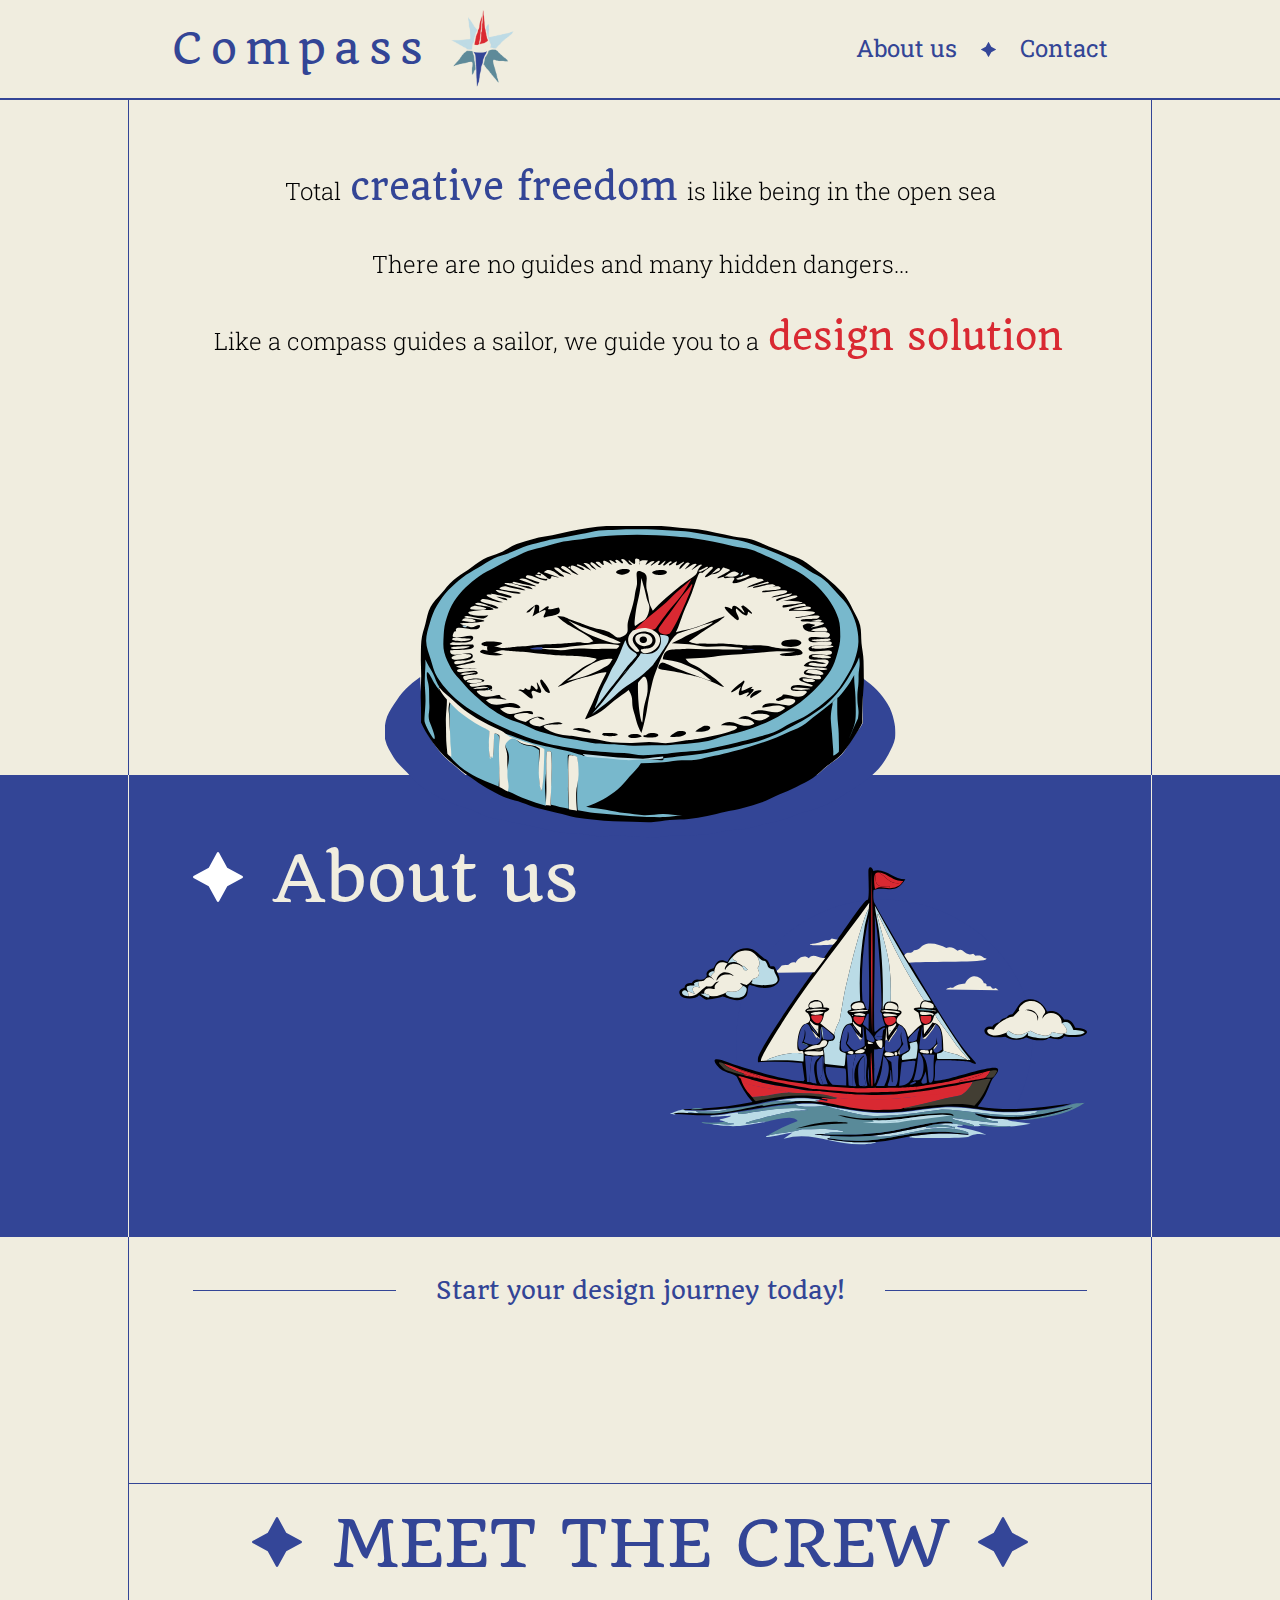
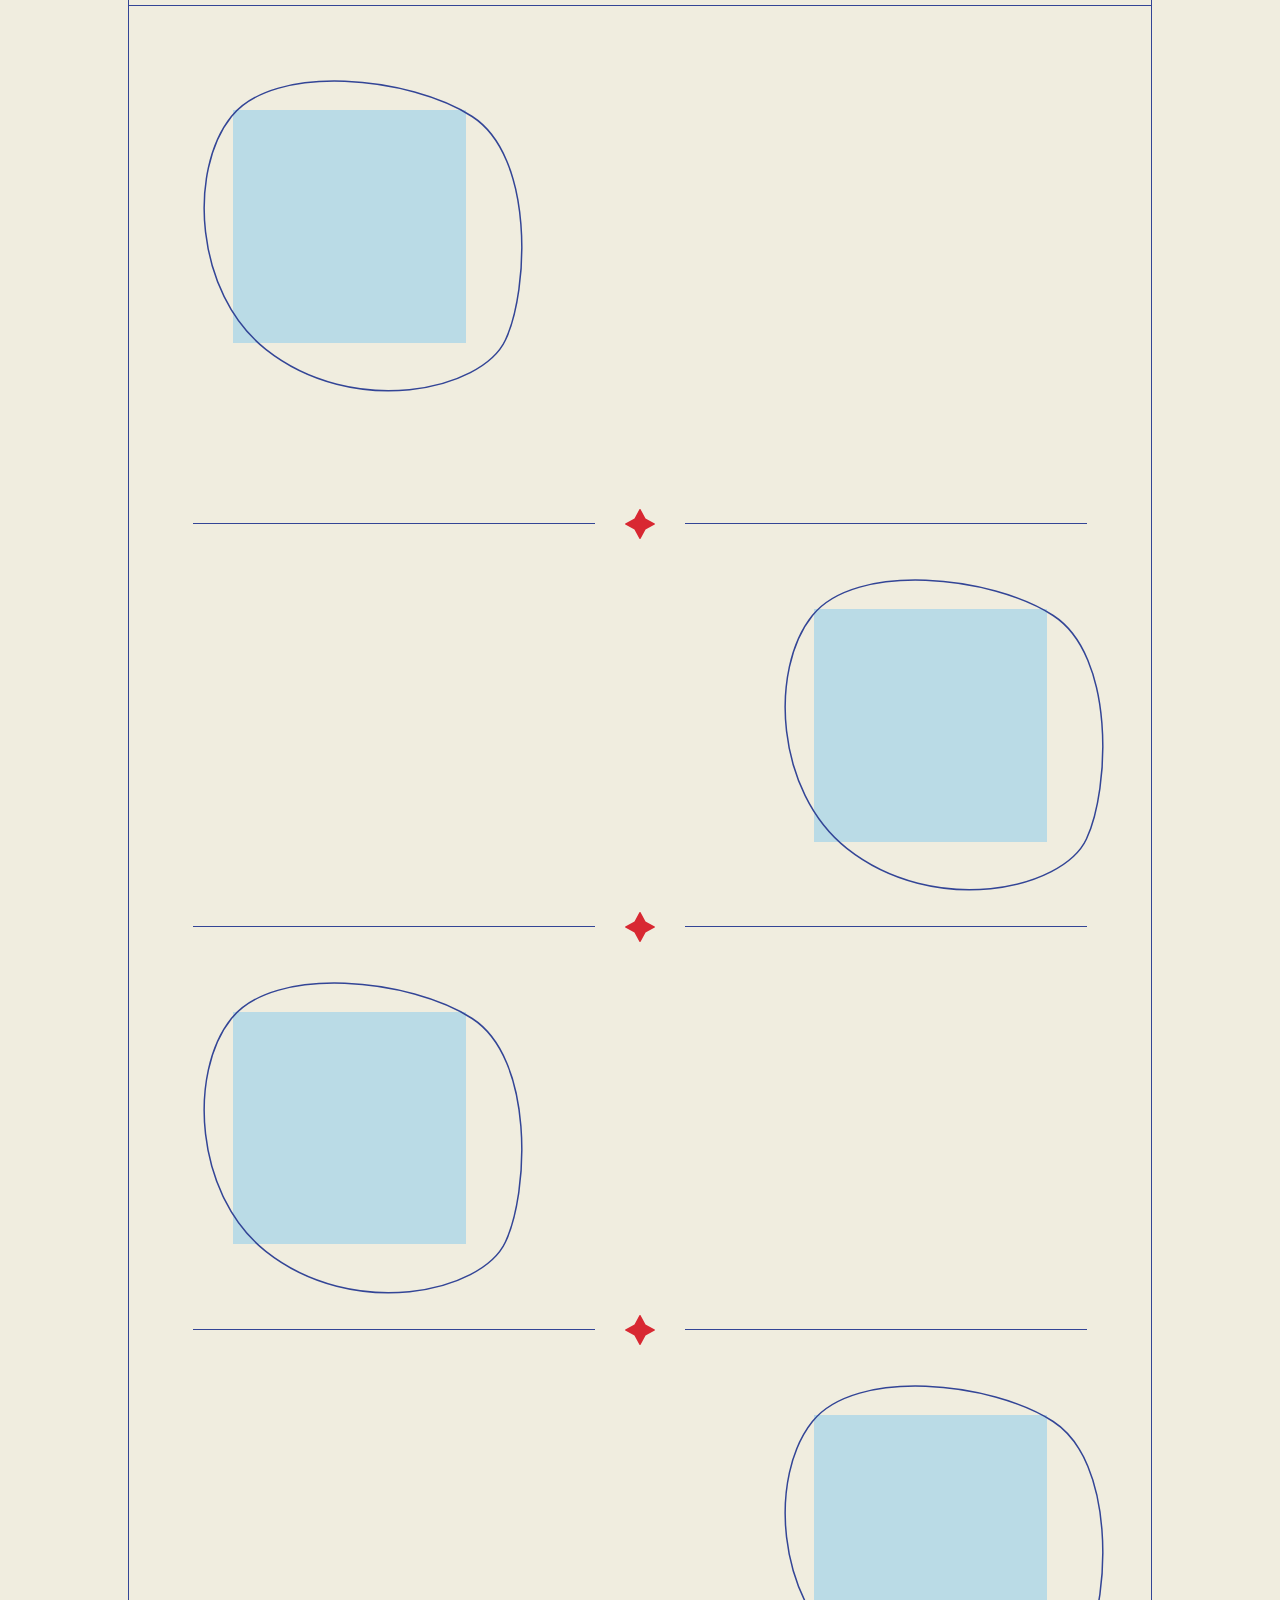
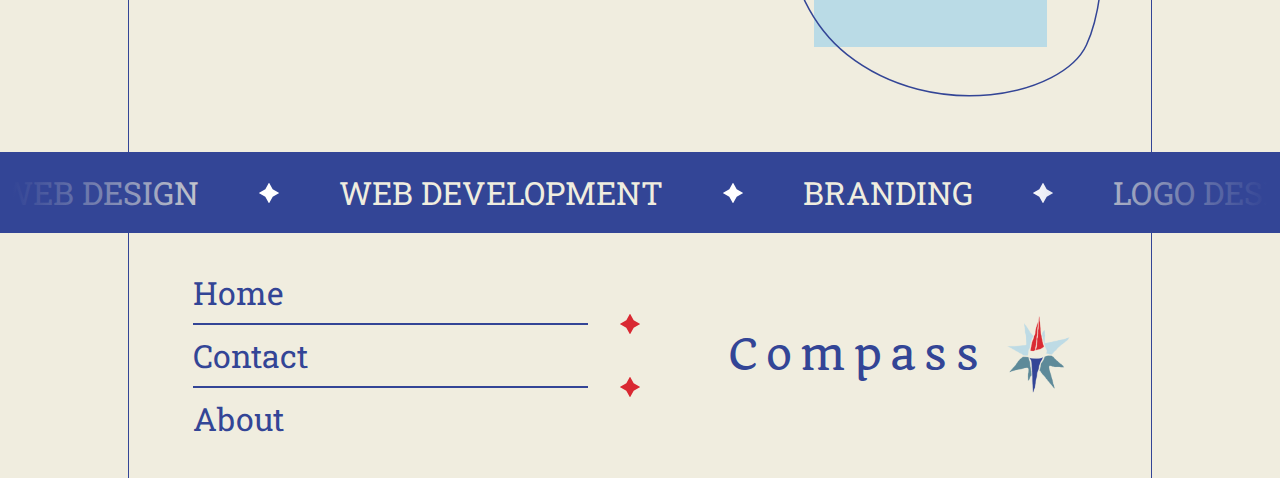
==== index.html @ c00b4bea "Moved set sail btn" ====
<!DOCTYPE html>
<html lang="en">

<head>
	<meta charset="UTF-8" />
	<meta name="viewport" content="width=device-width, initial-scale=1.0" />
	<title>Compass | Design Studio</title>
	<link rel="stylesheet" href="https://unpkg.com/aos@next/dist/aos.css" />
	<link rel="stylesheet" href="assets/styles/style.css" />
	<link rel="icon" type="image/x-icon" href="assets/img/logo.png" />
</head>

<body id="home">
	<header id="header">
		<div class="name-logo">
			<a href="#home">
				<h1 class="name">Compass</h1>
				<img src="assets/img/logo.png" alt="Logo" class="logo" />
			</a>
		</div>
		<ul class="navbar">
			<li>
				<a href="#about">About us</a>
				<div class="underline"></div>
			</li>
			<li>
				<img src="assets/img/star.svg" alt="Vector Icon" class="icon" />
			</li>
			<li>
				<a href="#">Contact</a>
				<div class="underline"></div>
			</li>
		</ul>
	</header>
	<div class="main">
		<section class="hero">
			<p data-aos="fade-right" data-aos-delay="200" data-aos-duration="1000">
				Total <span class="big-word blue-txt">creative freedom</span> is like being in the open sea
			</p>
			<p data-aos="fade-left" data-aos-delay="400" data-aos-duration="1000">
				There are no guides and many hidden dangers...
			</p>
			<p data-aos="fade-right" data-aos-delay="600" data-aos-duration="1000">
				Like a compass guides a sailor, we guide you to a <span class="big-word red-txt">design solution</span>
			</p>
		</section>
		<section class="blue-section compass-section">
			<div class="about">
				<img src="assets/img/illu-compass.svg" alt="compass" class="compass-img">
				<img src="assets/img/hero-arrow-left.svg" alt="arrow" class="left-arrow">
				<img src="assets/img/hero-arrow-right.svg" alt="arrow" class="right-arrow">
			</div>
		</section>
		<section class="blue-section">
			<div class="about" id="about">
				<div class="about-txt">
					<h1 class="star-front white" data-aos="fade-right" data-aos-duration="800">About us</h1>
					<p data-aos="fade-right" data-aos-delay="200" data-aos-duration="800">
						Compass is a recently established design studio based in Eindhoven founded by the four pillars
						Bjorn, Li-Ming, Matt, and Sergio
						<br><br>
						We deliver professional work, while keeping a casual environment.
					</p>
				</div>
				<div class="about-img">
					<img src="assets/img/illu-sailboat.svg" alt="compass" class="sailboat-img">
				</div>
			</div>
		</section>
		<section class="top-footer">
			<div class="footer-par-button">
				<p class="footer-par">Start your design journey today!</p>
				<img src="assets/img/set-sail.svg" class="sail-btn" alt="CTA button" data-aos="zoom-out" />
			</div>
		</section>
		<div class="crew-header">
			<h1 class="star-behind star-front">Meet the Crew</h1>
		</div>
		<section class="crew">
			<div class="member-container">
				<div class="portrait-container">
					<img src="assets/img/elipsis.svg" alt="elipsis" class="elipsis" />
					<div class="portrait"></div>
				</div>
				<div class="member" data-aos="fade-left" data-aos-duration="800">
					<div class="roles">
						Front-end development
						<img src="assets/img/star.svg" alt="Vector Icon" class="icon" />
						3D-modeling
					</div>
					<div class="name">
						Bjorn
					</div>
					<div class="description">
						My name is Bjorn Verbakel, an 18-year-old student from Helmond, The Netherlands. Currently, I'm
						in my third semester of ICT & Media Design at Fontys Eindhoven. My main passion lies in
						front-end development, and I also have some experience with back-end development. Ever since
						last semester I have also gotten into 3D-modelling, which I also enjoy doing.
					</div>
				</div>
			</div>

			<div class="seperator">
				<hr>
				<img src="assets/img/star.svg" alt="Vector Icon" class="icon" />
				<hr>
			</div>

			<div class="member-container">
				<div class="portrait-container">
					<img src="assets/img/elipsis.svg" alt="elipsis" class="elipsis" />
					<div class="portrait"></div>
				</div>
				<div class="member" data-aos="fade-right" data-aos-duration="800">
					<div class="roles">
						Front-end development
					</div>
					<div class="name">
						Li-Ming
					</div>
					<div class="description">
						Front-end-development is a big interest of mine. I love to see my work come to life right in
						front
						of me.
					</div>
				</div>
			</div>

			<div class="seperator">
				<hr>
				<img src="assets/img/star.svg" alt="Vector Icon" class="icon" />
				<hr>
			</div>

			<div class="member-container">
				<div class="portrait-container">
					<img src="assets/img/elipsis.svg" alt="elipsis" class="elipsis" />
					<div class="portrait"></div>
				</div>
				<div class="member" data-aos="fade-left" data-aos-duration="800">
					<div class="roles">
						Role
					</div>
					<div class="name">
						Name
					</div>
					<div class="description">
						Lorem ipsum dolor sit amet, consectetur adipiscing elit, sed do eiusmod tempor incididunt ut
						labore
						et dolore magna aliqua. Ut enim ad minim veniam, quis nostrud exercitation ullamco laboris nisi
						ut
						aliquip ex ea commodo consequat.
					</div>
				</div>
			</div>

			<div class="seperator">
				<hr>
				<img src="assets/img/star.svg" alt="Vector Icon" class="icon" />
				<hr>
			</div>

			<div class="member-container">
				<div class="portrait-container">
					<img src="assets/img/elipsis.svg" alt="elipsis" class="elipsis" />
					<div class="portrait"></div>
				</div>
				<div class="member" data-aos="fade-right" data-aos-duration="800">
					<div class="roles">
						Role
					</div>
					<div class="name">
						Name
					</div>
					<div class="description">
						Lorem ipsum dolor sit amet, consectetur adipiscing elit, sed do eiusmod tempor incididunt ut
						labore
						et dolore magna aliqua. Ut enim ad minim veniam, quis nostrud exercitation ullamco laboris nisi
						ut
						aliquip ex ea commodo consequat.
					</div>
				</div>
			</div>
		</section>

		<footer>
			<section class="blue-section">
				<div class="marquee">
					<div class="marquee__content">
						<ul class="list-inline">
							<li>Web design</li>
							<li><img src="assets/img/star.svg" alt="" class="marquee-icon" /></li>
							<li>Web development</li>
							<li><img src="assets/img/star.svg" alt="" class="marquee-icon" /></li>
							<li>Branding</li>
							<li><img src="assets/img/star.svg" alt="" class="marquee-icon" /></li>
							<li>Logo design</li>
							<li><img src="assets/img/star.svg" alt="" class="marquee-icon" /></li>
						</ul>
						<ul class="list-inline">
							<li>Web design</li>
							<li><img src="assets/img/star.svg" alt="" class="marquee-icon" /></li>
							<li>Web development</li>
							<li><img src="assets/img/star.svg" alt="" class="marquee-icon" /></li>
							<li>Branding</li>
							<li><img src="assets/img/star.svg" alt="" class="marquee-icon" /></li>
							<li>Logo design</li>
							<li><img src="assets/img/star.svg" alt="" class="marquee-icon" /></li>
						</ul>
						<ul class="list-inline">
							<li>Web design</li>
							<li><img src="assets/img/star.svg" alt="" class="marquee-icon" /></li>
							<li>Web development</li>
							<li><img src="assets/img/star.svg" alt="" class="marquee-icon" /></li>
							<li>Branding</li>
							<li><img src="assets/img/star.svg" alt="" class="marquee-icon" /></li>
							<li>Logo design</li>
							<li><img src="assets/img/star.svg" alt="" class="marquee-icon" /></li>
						</ul>
						<ul class="list-inline">
							<li>Web design</li>
							<li><img src="assets/img/star.svg" alt="" class="marquee-icon" /></li>
							<li>Web development</li>
							<li><img src="assets/img/star.svg" alt="" class="marquee-icon" /></li>
							<li>Branding</li>
							<li><img src="assets/img/star.svg" alt="" class="marquee-icon" /></li>
							<li>Logo design</li>
							<li><img src="assets/img/star.svg" alt="" class="marquee-icon" /></li>
						</ul>
					</div>
				</div>
			</section>
			<section class="bottom-footer">
				<article class="footer-nav">
					<ul class="footer-ul">
						<li>
							<a href="#home">
								Home
							</a>
						</li>
						<li>
							<hr />
							<img class="footer-icons red" src="assets/img/star.svg" alt="" />
						</li>
						<li>
							<a href="#">
								Contact
							</a>
						</li>
						<li>
							<hr />
							<img class="footer-icons red" src="assets/img/star.svg" alt="" />
						</li>
						<li>
							<a href="#about">
								About
							</a>
						</li>
					</ul>
					<div class="name-logo grid-end">
						<a href="#home">
							<h1 class="name">Compass</h1>
							<img src="assets/img/logo.png" alt="Logo" class="logo" />
						</a>
					</div>
				</article>
			</section>
		</footer>
	</div>
	<script src="https://unpkg.com/aos@next/dist/aos.js"></script>
	<script>
		AOS.init();
	</script>

</body>

<script src="assets/javascript/javascript.js" defer></script>

</html>
---- assets/styles/style.css ----
*,
*::before,
*::after {
  box-sizing: border-box;
}

* {
  margin: 0;
  padding: 0;
  font-family: RobotoSlab-VariableFont_wght;
}

img,
picture,
svg,
video {
  display: block;
  max-width: 100%;
}

input,
textarea,
button,
select {
  font: inherit;
}

body {
  min-height: 100vh;
}

section {
  height: 100%;
  display: flex;
  flex-direction: column;
}

section:not(.blue-section) {
  margin: 0 10% 0 10%;
  padding: 5%;
  border-left: 1.5px solid var(--darkblue);
  border-right: 1.5px solid var(--darkblue);
}

html {
  background-color: var(--beige);
  scroll-behavior: smooth;
}

a {
  text-decoration: none;
  color: inherit;
}

ul {
  list-style: none;
}

:root {
  --red: #d92932;
  --darkblue: #334596;
  --teal: #598a99;
  --blue: #78b8cc;
  --lightblue: #badbe6;
  --beige: #f0eddf;
}

@font-face {
  font-family: Quando-Regular;
  src: url(../fonts/Quando-Regular.woff2) format("woff2");
}

@font-face {
  font-family: RobotoSlab-VariableFont_wght;
  src: url(../fonts/RobotoSlab-VariableFont_wght.woff2) format("woff2");
}

p {
  font-family: RobotoSlab-VariableFont_wght;
  font-weight: 300;
  font-size: 1.5em;
}

h1 {
  font-family: Quando-Regular;
  font-size: 4em;
  color: var(--darkblue);
  font-weight: 400;
}

.star-front::before {
  content: url("../img/star.svg");
  margin-right: 30px;
  filter: invert(19%) sepia(55%) saturate(2284%) hue-rotate(216deg)
    brightness(100%) contrast(85%);
}

.star-behind::after {
  content: url("../img/star.svg");
  margin-left: 30px;
  filter: invert(19%) sepia(55%) saturate(2284%) hue-rotate(216deg)
    brightness(100%) contrast(85%);
}

.white.star-front::before {
  filter: invert(100%) sepia(13%) saturate(7448%) hue-rotate(186deg)
    brightness(113%) contrast(112%);
}

/* ========================================================= */

img {
  height: 10em;
}

.main {
  transform: translateY(100px);
}

header {
  display: flex;
  align-items: center;
  justify-content: space-around;
  /* Adjusted for better spacing */
  border-bottom: 2px solid var(--darkblue);
  color: var(--darkblue);
  padding: 10px;
  background-color: var(--beige);
  /* Padding for better spacing */
  position: fixed;
  width: 100%;
  z-index: 2;
  max-height: 100px;
}

/*
.sticky {
	position: fixed;
	top: 0;
	width: 100%;
}
*/
.name-logo a {
  display: flex;
  align-items: center;
  justify-content: flex-end;
}

.name {
  color: var(--darkblue);
  font-family: Quando-Regular;
  font-size: clamp(1rem, 2vw + 1rem, 3rem);
  /* Responsive font size */
  font-weight: 500;
  letter-spacing: 0.2em;
  /* Space between name and logo */
}

.name-logo > img {
  width: 100px;
  /* Initial width for the logo */
  height: auto;
  /* Maintain aspect ratio */
}

.header-container h1 {
  font-family: "Quando-Regular";
  font-size: 5rem;
  font-weight: 500;
  letter-spacing: 0.3em;
}

.navbar {
  display: flex;
  gap: 1.5em;
  align-items: center;
}

.sections {
  height: 100%;
  display: flex;
  flex-direction: column;
  padding: 5%;
  margin: 0 5% 0 5%;
  border-left: 2px solid black;
  border-right: 2px solid black;
}

.navigation-container {
  display: flex;
  flex-direction: column;
  align-items: end;
}

section.hero {
  gap: 25px;
  height: 75vh;
}

.big-word {
  font-family: Quando-Regular;
  font-size: 1.5em;
  padding: 0 3px 0 3px;
}

.red-txt {
  color: var(--red);
}

.blue-txt {
  color: var(--darkblue);
}

.hero p {
  text-align: center;
  font-size: 1.5em;
  min-height: 50px;
}

.hero p:nth-child(2) {
  display: flex;
  justify-content: center;
  align-items: center;
}

.navbar li {
  font-size: 1.5rem;
  color: var(--darkblue);
  display: flex;
  flex-direction: column;
  align-items: center;
}

.navbar li .underline {
  width: 0%;
  background-color: var(--darkblue);
  height: 1.5px;
  display: flex;
  transition: width 0.5s;
}

.navbar li:hover .underline {
  width: 100%;
}

.navbar li:not(:has(img)),
.name-logo {
  cursor: pointer;
}

.navbar .icon,
.member .roles .icon {
  width: 15px;
  height: auto;
  filter: invert(19%) sepia(55%) saturate(2284%) hue-rotate(216deg)
    brightness(100%) contrast(85%);
}

.seperator .icon {
  width: 30px;
  height: auto;
  filter: invert(23%) sepia(60%) saturate(3656%) hue-rotate(342deg)
    brightness(87%) contrast(94%);
}

.compass-img {
  position: relative;
  top: 50%;
  left: 50%;
  transform: translate(-50%, -80%);
  width: 50%;
  min-width: 250px;
  max-width: 625px;
  height: auto;
}

.left-arrow,
.right-arrow {
  position: absolute;
  bottom: 17%;
  height: auto;
  width: 50%;
  max-width: 75px;
  display: none;
}

.left-arrow {
  left: 18%;
}

.right-arrow {
  right: 18%;
}

section.blue-section {
  background-color: var(--darkblue);
}

section.blue-section .about:not(.compass-section .about) {
  overflow: hidden;
  margin: 0 10% 0 10%;
  padding: 5%;
  border-left: 1.5px solid var(--beige);
  border-right: 1.5px solid var(--beige);
  color: var(--beige);
  display: flex;
  gap: 30px;
}

.compass-section .about {
  border-left: 1.5px solid var(--beige);
  border-right: 1.5px solid var(--beige);
  margin: 0 10% 0 10%;
  height: 0;
}

.about .about-txt {
  width: 50%;
  display: flex;
  flex-direction: column;
  justify-content: center;
  gap: 30px;
}

.about-txt h1 {
  color: var(--beige);
}

.about .about-img {
  flex: 1;
  display: flex;
  justify-content: flex-end;
}

.about-img img {
  height: auto;
  width: 100%;
}

.crew-header h1 {
  border-top: 1.5px solid var(--darkblue);
  border-bottom: 1.5px solid var(--darkblue);
  display: flex;
  justify-content: center;
  padding: 2% 0% 2% 0%;
  text-transform: uppercase;
}

.crew-header {
  margin: 0 10% 0 10%;
  border-left: 1.5px solid var(--darkblue);
  border-right: 1.5px solid var(--darkblue);
}

.member-container {
  display: flex;
  flex-direction: row;
  gap: 5%;
  justify-content: space-between;
}

.member-container .portrait-container {
  width: 35%;
  aspect-ratio: 1 / 1;
  height: fit-content;
}

.member-container .portrait {
  margin: 40px;
  aspect-ratio: 1/1;
  background-color: var(--lightblue);
}

.portrait-container .elipsis {
  translate: 10px 10px;
  height: auto;
  position: absolute;
  width: 25%;
  /* uncomment to hide */
  /*
	display: none; 
	*/
}

.member-container .member {
  flex: 1;
  display: flex;
  gap: 10px;
  flex-direction: column;
}

.member .roles {
  display: flex;
  column-gap: 20px;
  flex-wrap: wrap;
}

.member .name {
  text-transform: uppercase;
  letter-spacing: normal;
  font-size: 4em;
}

.member .description {
  font-size: 1.5em;
}

.seperator {
  display: flex;
  align-items: center;
  gap: 30px;
}

.seperator hr {
  flex: 1;
  background-color: var(--darkblue);
  color: var(--darkblue);
  height: 1.5px;
  border-width: 0;
}

.crew {
  gap: 30px;
}

.crew .member-container:nth-child(even of .member-container) {
  flex-direction: row-reverse;
}

/* footer */

.footer-par-button {
  display: flex;
  align-items: center;
  flex-direction: column;
  justify-content: center;
  gap: 30px;
}

.footer-par-button img {
  cursor: pointer;
}

footer > section {
  border-top: 1.5px solid var(--darkblue);
}

footer > section img {
  max-width: 30%;
  height: auto;
}

.footer-par {
  min-width: 100%;
  display: flex;
  flex-direction: row;
  font-family: Quando-Regular;
  color: var(--darkblue);
}

.footer-par:before,
.footer-par:after {
  content: "";
  flex: 1 1;
  border-bottom: 1.5px solid var(--darkblue);
  margin: auto;
}

.footer-par:before {
  margin-right: 40px;
}

.footer-par:after {
  margin-left: 40px;
}

.container {
  display: flex;
  white-space: nowrap;
  width: 100%;
  height: clamp(3em, 10vw, 6em);
  overflow: hidden;
  font-family: sans-serif;
}

.marquee {
  width: 100%;
  height: 80px;
  white-space: nowrap;
  overflow: hidden;
  box-sizing: border-box;
  position: relative;

  &:before,
  &:after {
    position: absolute;
    top: 0;
    width: 20%;
    content: "";
    z-index: 1;
  }

  &:before {
    left: 0;
    height: 100%;
    background: linear-gradient(to right, var(--darkblue) 5%, transparent 100%);
  }

  &:after {
    right: 0;
    height: 100%;
    background: linear-gradient(to left, var(--darkblue) 5%, transparent 100%);
  }
}

.marquee__content {
  gap: 60px;
  width: 300% !important;
  height: 100%;
  display: flex;
  align-items: center;
  line-height: 30px;
  font-size: 2em;
  text-transform: uppercase;
  color: var(--beige);
  font-family: Quando-Regular;
  animation: marquee 50s linear infinite forwards;

  &:hover {
    animation-play-state: paused;
  }
}

.list-inline {
  display: flex;
  justify-content: space-around;
  align-items: center;
  gap: 60px;

  /* reset list */
  list-style: none;
  padding: 0;
  margin: 0;
}

.list-inline li img {
	filter: invert(100%) sepia(13%) saturate(7448%) hue-rotate(186deg) brightness(113%) contrast(112%);
	width: 20px;
	height: auto;
}

.marquee-icon {
	filter: invert(100%) sepia(13%) saturate(7448%) hue-rotate(186deg) brightness(113%) contrast(112%);
	min-width: 20px;
	height: auto;
}

@keyframes marquee {
  0% {
    transform: translateX(0);
  }

  100% {
    transform: translateX(-66.6%);
  }
}

.footer-nav {
  width: 100%;
  display: grid;
  grid-template-columns: 1fr 1fr;
  align-items: center;
  font-size: 2em;
  color: var(--darkblue);
}

.footer-ul :nth-child(even) {
  display: flex;
  align-items: center;
  gap: 1em;
}

hr {
  width: 100%;
  height: 1.5px;
  background-color: var(--darkblue);
  border: none;
}

.footer-icons {
  max-width: 20px;
  height: 100%;
}

.grid-end {
  justify-self: end;
}

.red {
  filter: invert(32%) sepia(67%) saturate(2005%) hue-rotate(333deg)
    brightness(81%) contrast(113%);
}

.fullwidth-section {
  padding: 0;
  margin: 0;
}

a .logo {
  width: 100px;
  height: auto;
}

.bottom-footer {
  border-top: none;
  padding: 3% 5% 3% 5% !important;
}

.top-footer {
  padding: 3% 5% 3% 5% !important;
}

.sail-btn {
	max-width: 50%;
	height: auto;
}
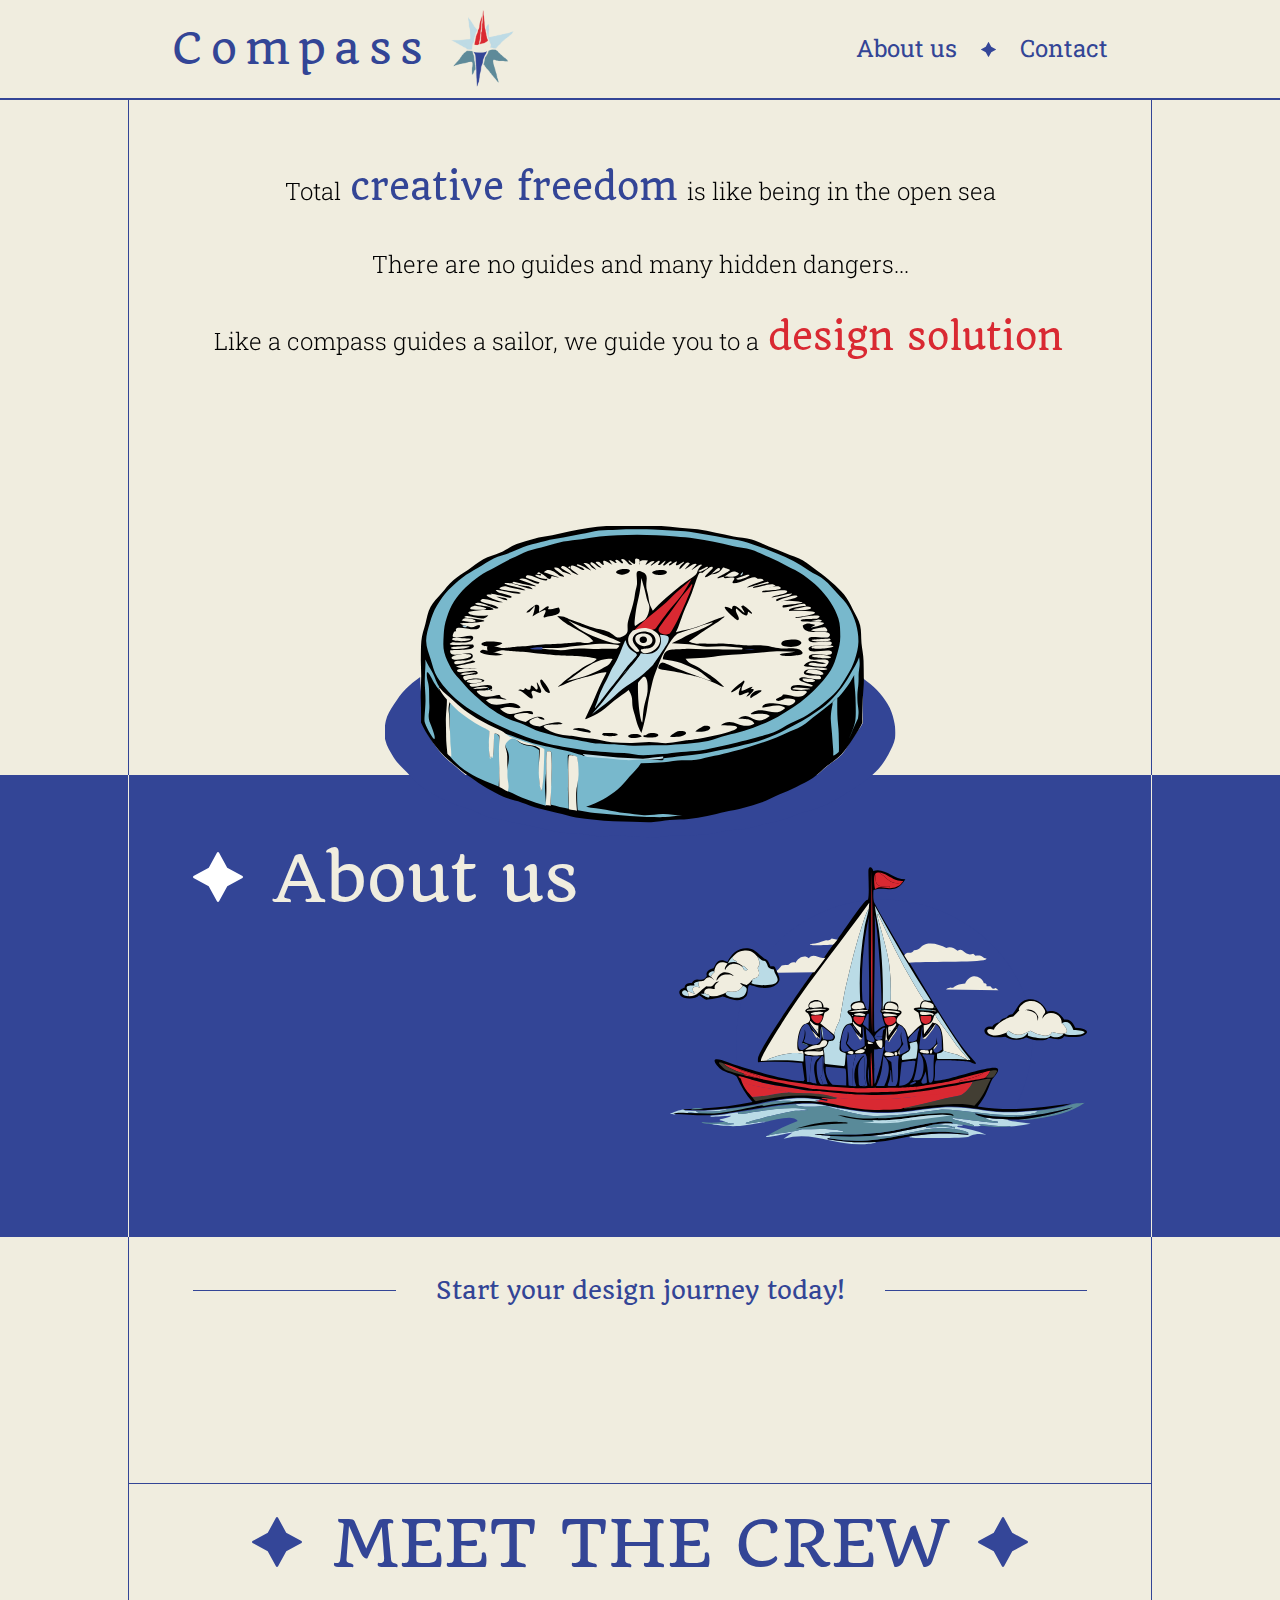
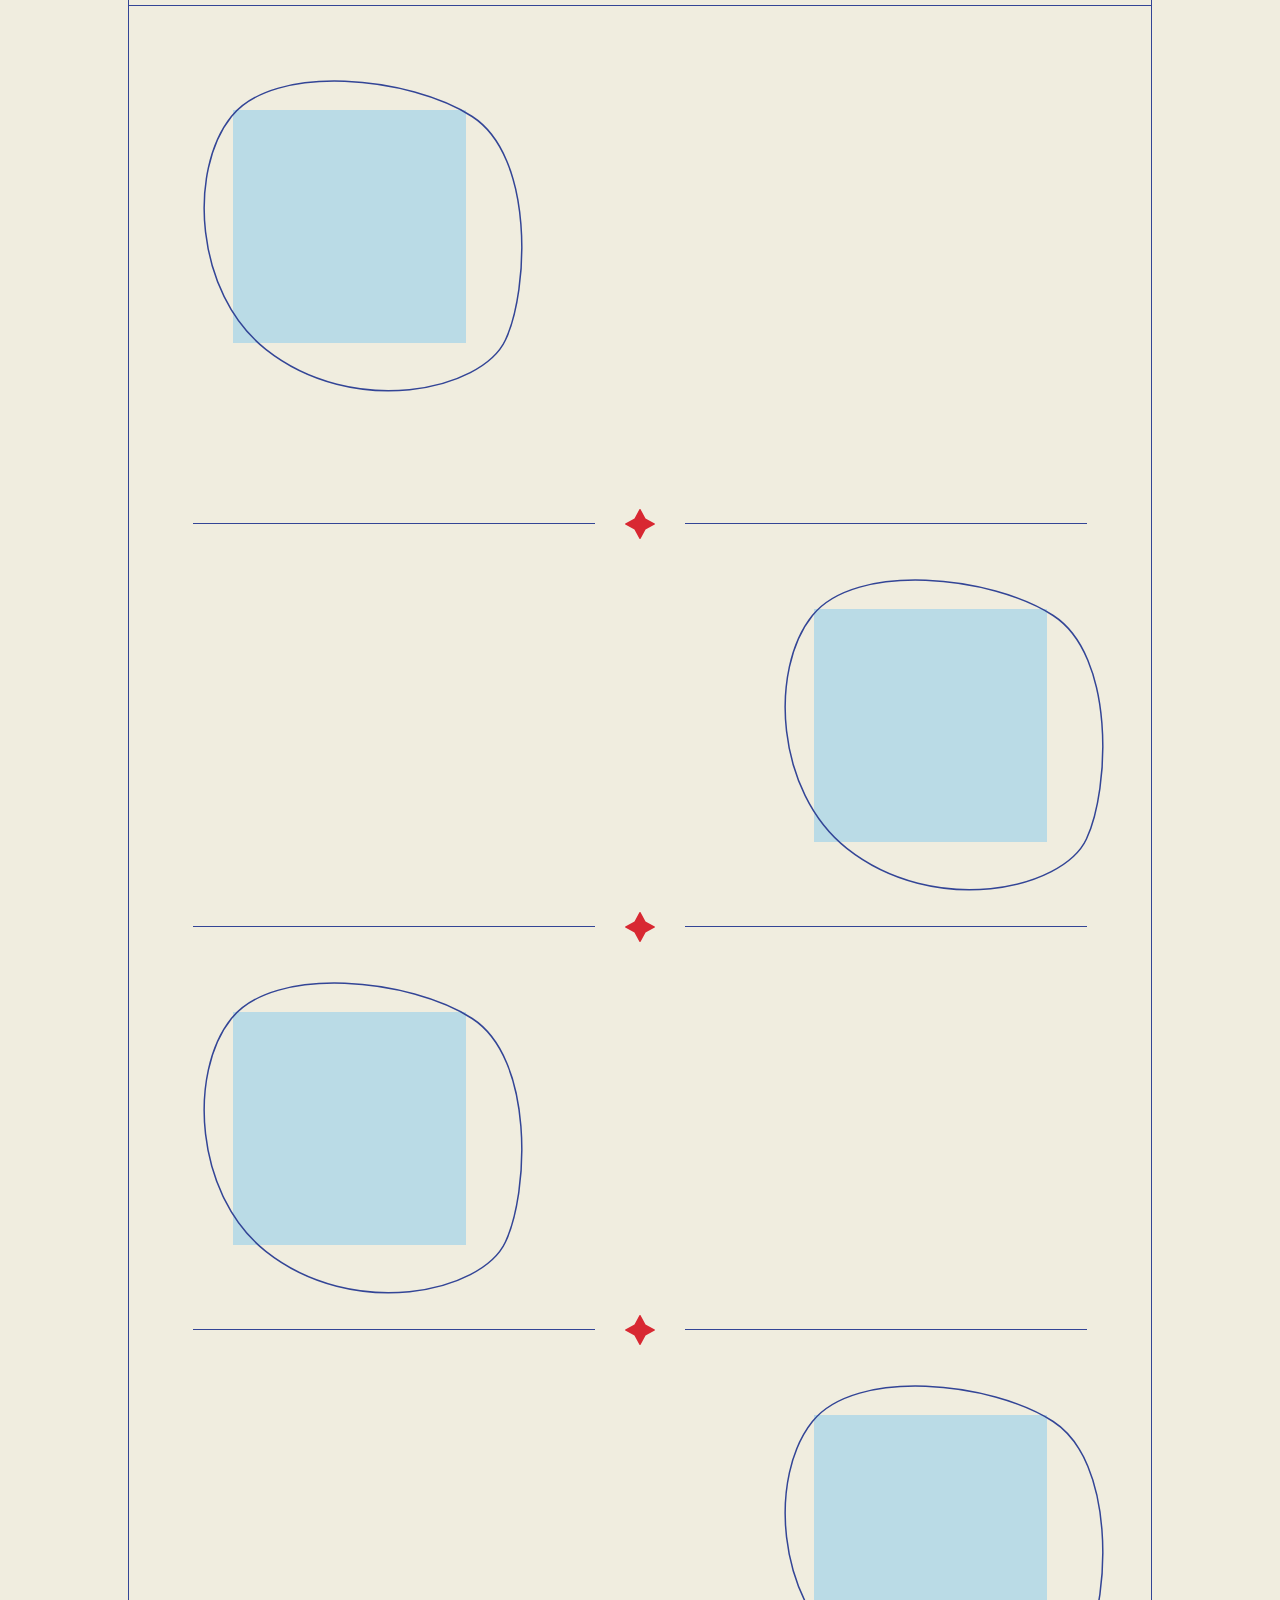
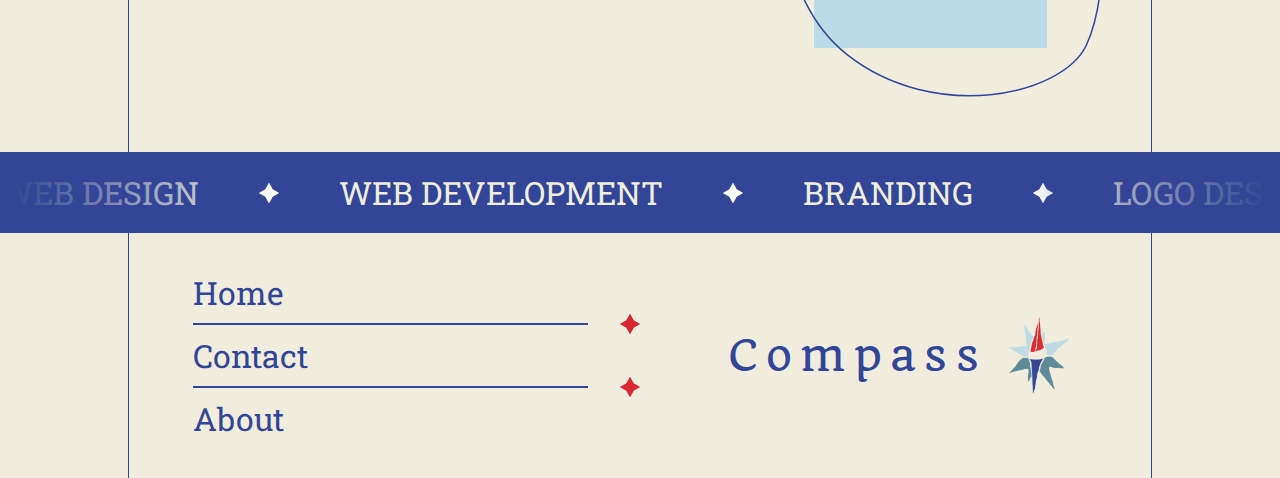
==== commit 6306473c: "Merge branch 'main' of https://git.fhict.nl/I503055/compass" ====
--- a/index.html
+++ b/index.html
@@ -1,14 +1,13 @@
 <!DOCTYPE html>
 <html lang="en">
-
-<head>
-	<meta charset="UTF-8" />
-	<meta name="viewport" content="width=device-width, initial-scale=1.0" />
-	<title>Compass | Design Studio</title>
-	<link rel="stylesheet" href="https://unpkg.com/aos@next/dist/aos.css" />
-	<link rel="stylesheet" href="assets/styles/style.css" />
-	<link rel="icon" type="image/x-icon" href="assets/img/logo.png" />
-</head>
+  <head>
+    <meta charset="UTF-8" />
+    <meta name="viewport" content="width=device-width, initial-scale=1.0" />
+    <title>Compass | Design Studio</title>
+    <link rel="stylesheet" href="https://unpkg.com/aos@next/dist/aos.css" />
+    <link rel="stylesheet" href="assets/styles/style.css" />
+    <link rel="icon" type="image/x-icon" href="assets/img/logo.png" />
+  </head>
 
 <body id="home">
 	<header id="header">
@@ -100,88 +99,75 @@
 				</div>
 			</div>
 
-			<div class="seperator">
-				<hr>
-				<img src="assets/img/star.svg" alt="Vector Icon" class="icon" />
-				<hr>
-			</div>
-
-			<div class="member-container">
-				<div class="portrait-container">
-					<img src="assets/img/elipsis.svg" alt="elipsis" class="elipsis" />
-					<div class="portrait"></div>
-				</div>
-				<div class="member" data-aos="fade-right" data-aos-duration="800">
-					<div class="roles">
-						Front-end development
-					</div>
-					<div class="name">
-						Li-Ming
-					</div>
-					<div class="description">
-						Front-end-development is a big interest of mine. I love to see my work come to life right in
-						front
-						of me.
-					</div>
-				</div>
-			</div>
-
-			<div class="seperator">
-				<hr>
-				<img src="assets/img/star.svg" alt="Vector Icon" class="icon" />
-				<hr>
-			</div>
-
-			<div class="member-container">
-				<div class="portrait-container">
-					<img src="assets/img/elipsis.svg" alt="elipsis" class="elipsis" />
-					<div class="portrait"></div>
-				</div>
-				<div class="member" data-aos="fade-left" data-aos-duration="800">
-					<div class="roles">
-						Role
-					</div>
-					<div class="name">
-						Name
-					</div>
-					<div class="description">
-						Lorem ipsum dolor sit amet, consectetur adipiscing elit, sed do eiusmod tempor incididunt ut
-						labore
-						et dolore magna aliqua. Ut enim ad minim veniam, quis nostrud exercitation ullamco laboris nisi
-						ut
-						aliquip ex ea commodo consequat.
-					</div>
-				</div>
-			</div>
-
-			<div class="seperator">
-				<hr>
-				<img src="assets/img/star.svg" alt="Vector Icon" class="icon" />
-				<hr>
-			</div>
-
-			<div class="member-container">
-				<div class="portrait-container">
-					<img src="assets/img/elipsis.svg" alt="elipsis" class="elipsis" />
-					<div class="portrait"></div>
-				</div>
-				<div class="member" data-aos="fade-right" data-aos-duration="800">
-					<div class="roles">
-						Role
-					</div>
-					<div class="name">
-						Name
-					</div>
-					<div class="description">
-						Lorem ipsum dolor sit amet, consectetur adipiscing elit, sed do eiusmod tempor incididunt ut
-						labore
-						et dolore magna aliqua. Ut enim ad minim veniam, quis nostrud exercitation ullamco laboris nisi
-						ut
-						aliquip ex ea commodo consequat.
-					</div>
-				</div>
-			</div>
-		</section>
+        <div class="seperator">
+          <hr />
+          <img src="assets/img/star.svg" alt="Vector Icon" class="icon" />
+          <hr />
+        </div>
+
+        <div class="member-container">
+          <div class="portrait-container">
+            <img src="assets/img/elipsis.svg" alt="elipsis" class="elipsis" />
+            <div class="portrait"></div>
+          </div>
+          <div class="member" data-aos="fade-right" data-aos-duration="800">
+            <div class="roles">Front-end development</div>
+            <div class="name">Li-Ming</div>
+            <div class="description">
+              Front-end-development is a big interest of mine. I love to see my
+              work come to life right in front of me. I also have an interest in
+              video editing and design psychology. Outside of ICT I also enjoy
+              reading books and playing the piano.
+            </div>
+          </div>
+        </div>
+
+        <div class="seperator">
+          <hr />
+          <img src="assets/img/star.svg" alt="Vector Icon" class="icon" />
+          <hr />
+        </div>
+
+        <div class="member-container">
+          <div class="portrait-container">
+            <img src="assets/img/elipsis.svg" alt="elipsis" class="elipsis" />
+            <div class="portrait"></div>
+          </div>
+          <div class="member" data-aos="fade-left" data-aos-duration="800">
+            <div class="roles">Role</div>
+            <div class="name">Name</div>
+            <div class="description">
+              Lorem ipsum dolor sit amet, consectetur adipiscing elit, sed do
+              eiusmod tempor incididunt ut labore et dolore magna aliqua. Ut
+              enim ad minim veniam, quis nostrud exercitation ullamco laboris
+              nisi ut aliquip ex ea commodo consequat.
+            </div>
+          </div>
+        </div>
+
+        <div class="seperator">
+          <hr />
+          <img src="assets/img/star.svg" alt="Vector Icon" class="icon" />
+          <hr />
+        </div>
+
+        <div class="member-container">
+          <div class="portrait-container">
+            <img src="assets/img/elipsis.svg" alt="elipsis" class="elipsis" />
+            <div class="portrait"></div>
+          </div>
+          <div class="member" data-aos="fade-right" data-aos-duration="800">
+            <div class="roles">Role</div>
+            <div class="name">Name</div>
+            <div class="description">
+              Lorem ipsum dolor sit amet, consectetur adipiscing elit, sed do
+              eiusmod tempor incididunt ut labore et dolore magna aliqua. Ut
+              enim ad minim veniam, quis nostrud exercitation ullamco laboris
+              nisi ut aliquip ex ea commodo consequat.
+            </div>
+          </div>
+        </div>
+      </section>
 
 		<footer>
 			<section class="blue-section">
@@ -274,6 +260,5 @@
 
 </body>
 
-<script src="assets/javascript/javascript.js" defer></script>
-
-</html>+  <script src="assets/javascript/javascript.js" defer></script>
+</html>
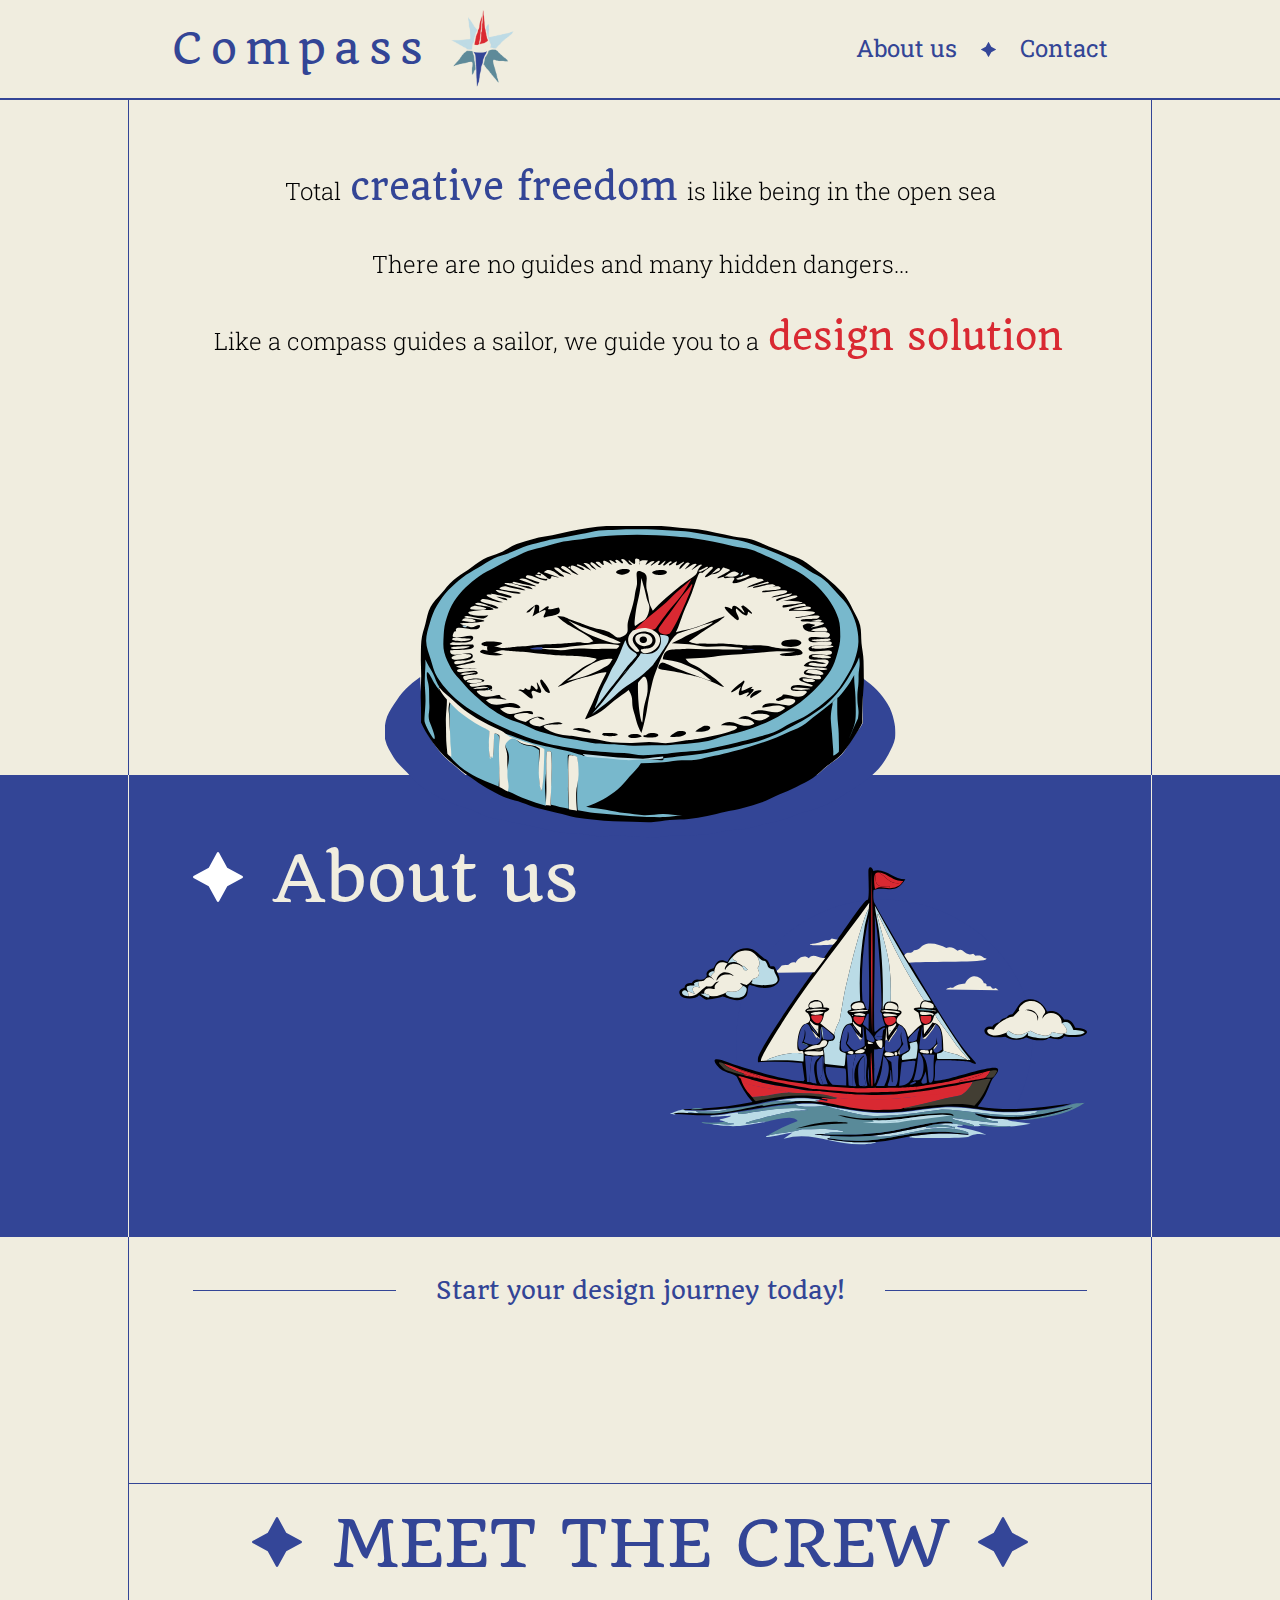
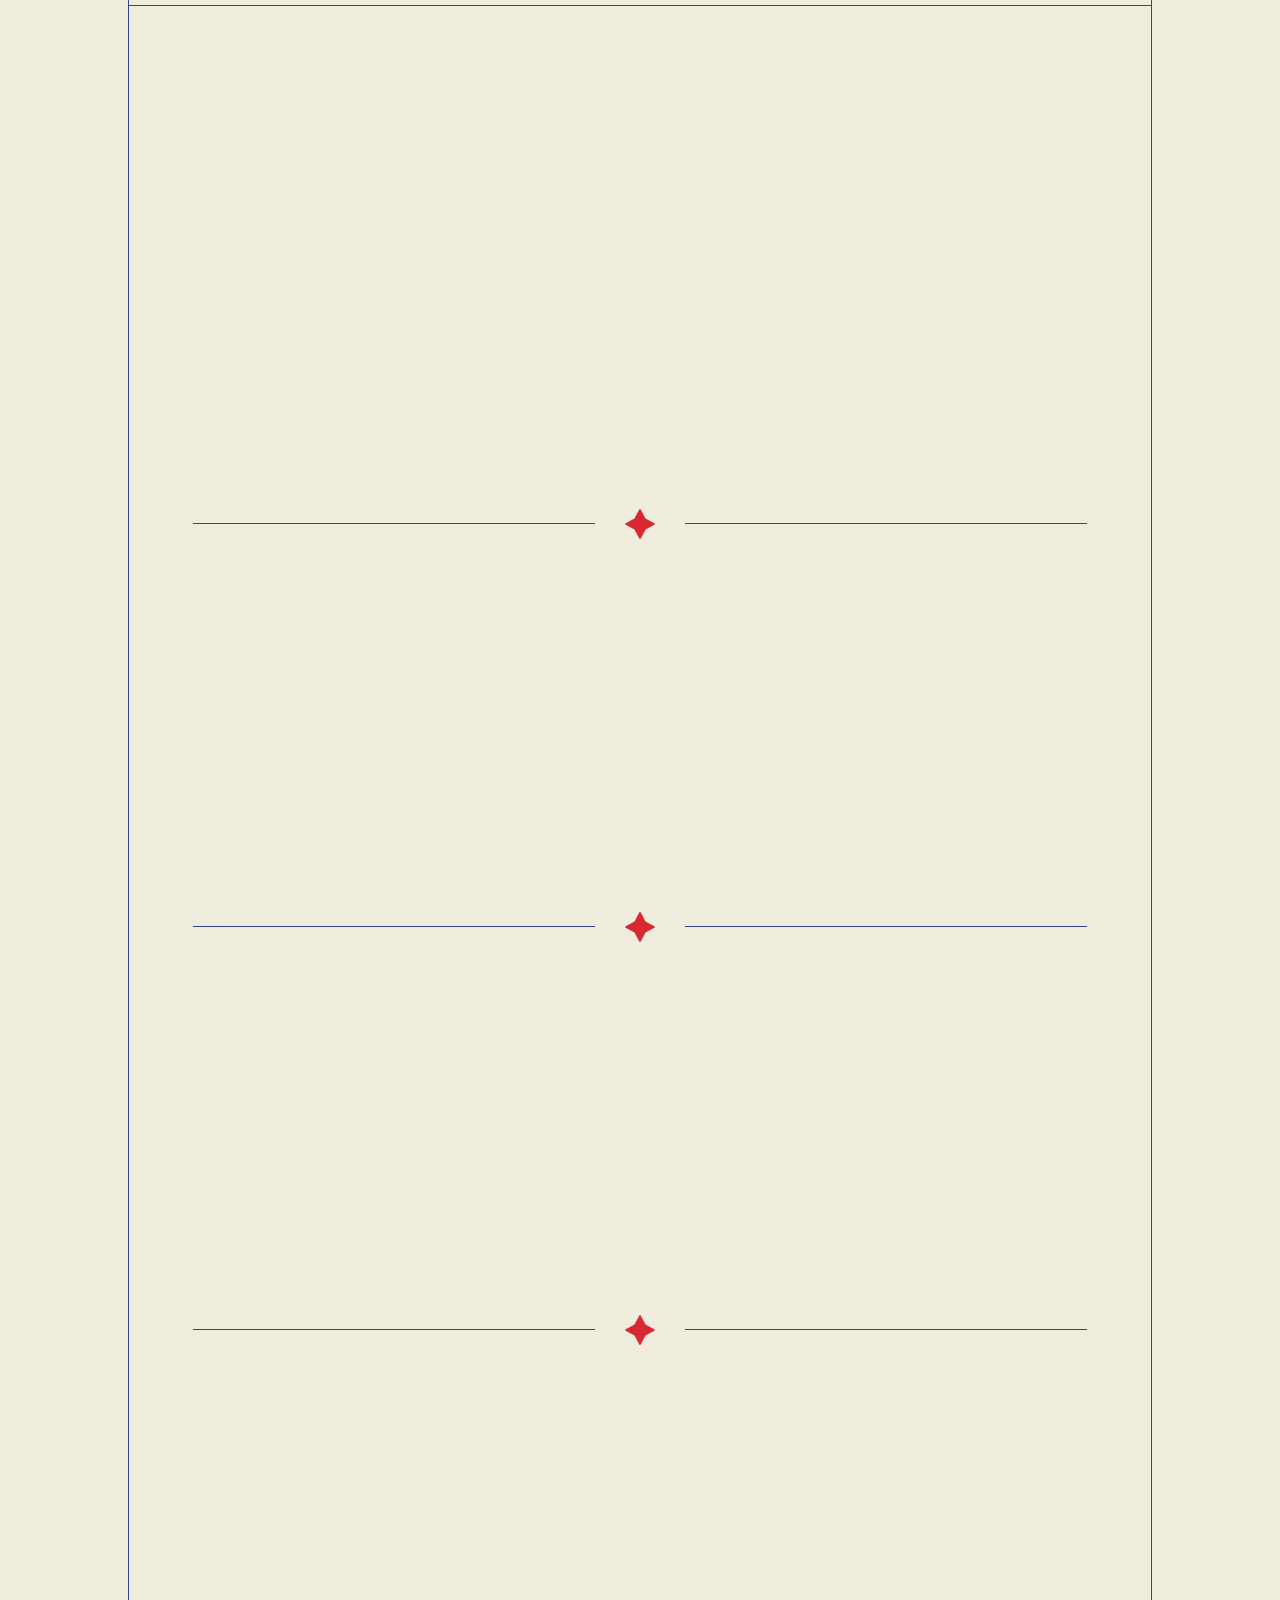
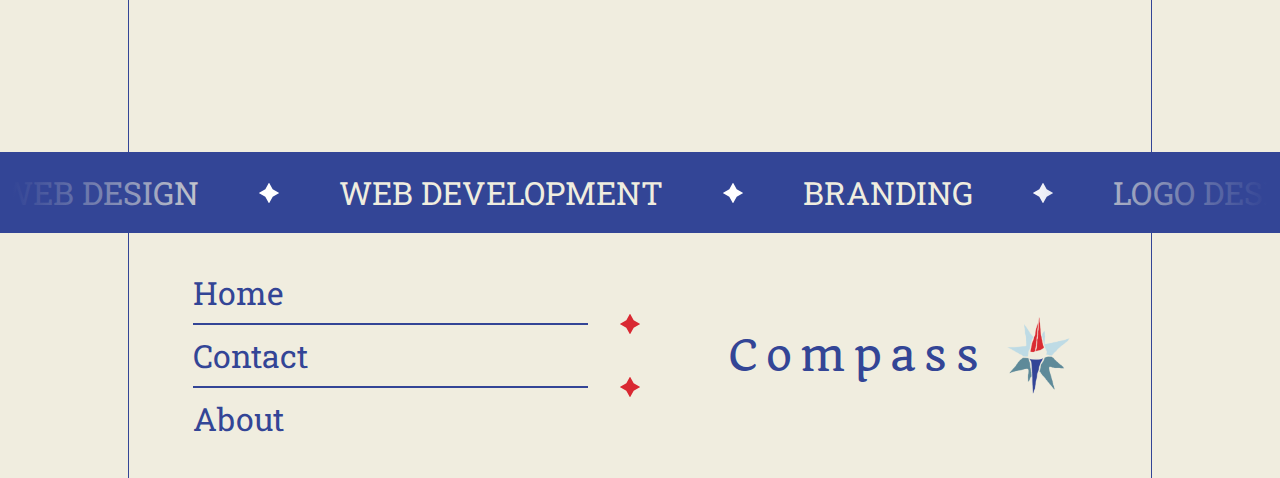
==== commit 27660b54: "added portrait photo" ====
--- a/index.html
+++ b/index.html
@@ -78,7 +78,7 @@
 		<section class="crew">
 			<div class="member-container">
 				<div class="portrait-container">
-					<img src="assets/img/elipsis.svg" alt="elipsis" class="elipsis" />
+					
 					<div class="portrait"></div>
 				</div>
 				<div class="member" data-aos="fade-left" data-aos-duration="800">
@@ -107,7 +107,7 @@
 
         <div class="member-container">
           <div class="portrait-container">
-            <img src="assets/img/elipsis.svg" alt="elipsis" class="elipsis" />
+            
             <div class="portrait"></div>
           </div>
           <div class="member" data-aos="fade-right" data-aos-duration="800">
@@ -130,7 +130,7 @@
 
         <div class="member-container">
           <div class="portrait-container">
-            <img src="assets/img/elipsis.svg" alt="elipsis" class="elipsis" />
+            
             <div class="portrait"></div>
           </div>
           <div class="member" data-aos="fade-left" data-aos-duration="800">
@@ -153,7 +153,7 @@
 
         <div class="member-container">
           <div class="portrait-container">
-            <img src="assets/img/elipsis.svg" alt="elipsis" class="elipsis" />
+            
             <div class="portrait"></div>
           </div>
           <div class="member" data-aos="fade-right" data-aos-duration="800">
--- a/assets/styles/style.css
+++ b/assets/styles/style.css
@@ -366,9 +366,14 @@
 }
 
 .member-container .portrait {
-  margin: 40px;
-  aspect-ratio: 1/1;
-  background-color: var(--lightblue);
+  background-size: contain;
+  background-repeat: no-repeat;
+  background-position: center;
+  aspect-ratio: 1 / 1;
+}
+
+.crew:nth-child(2) .member-container .portrait {
+  background-image: url(/assets/img/li-ming.png);
 }
 
 .portrait-container .elipsis {
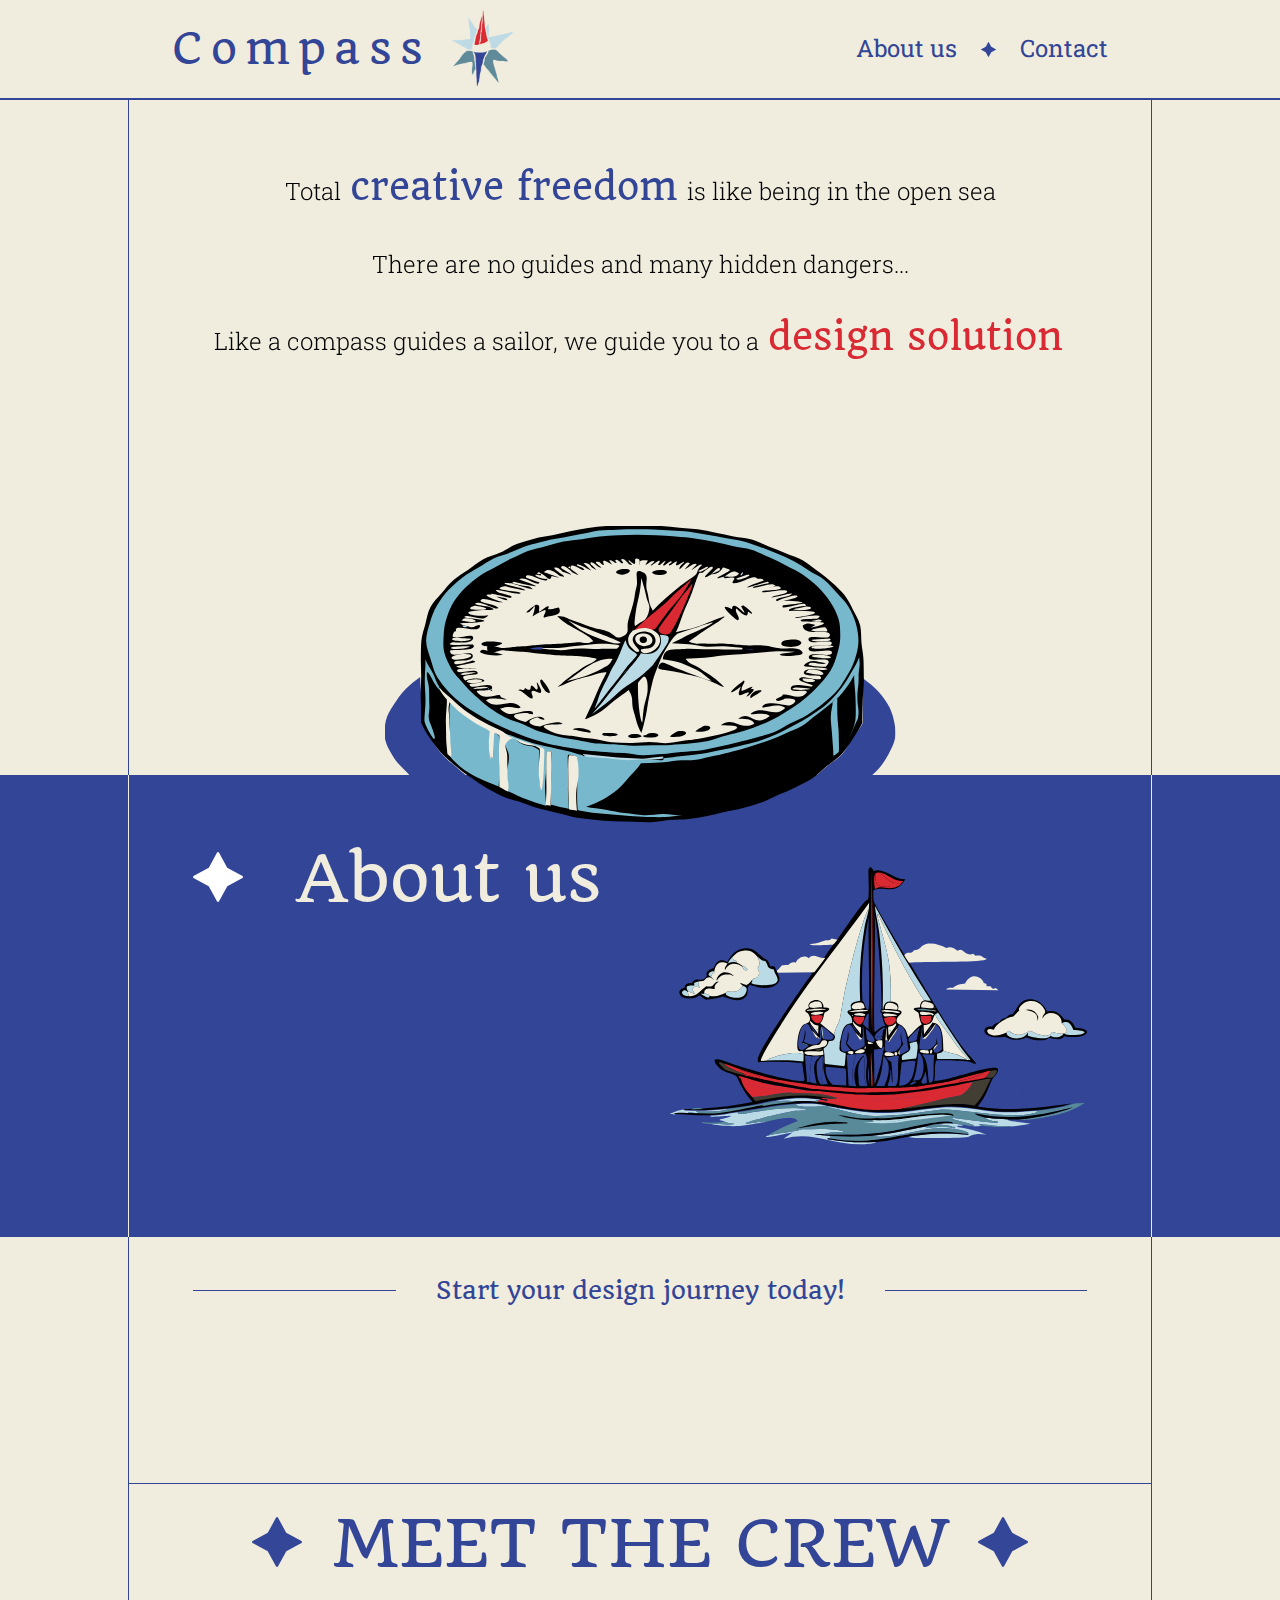
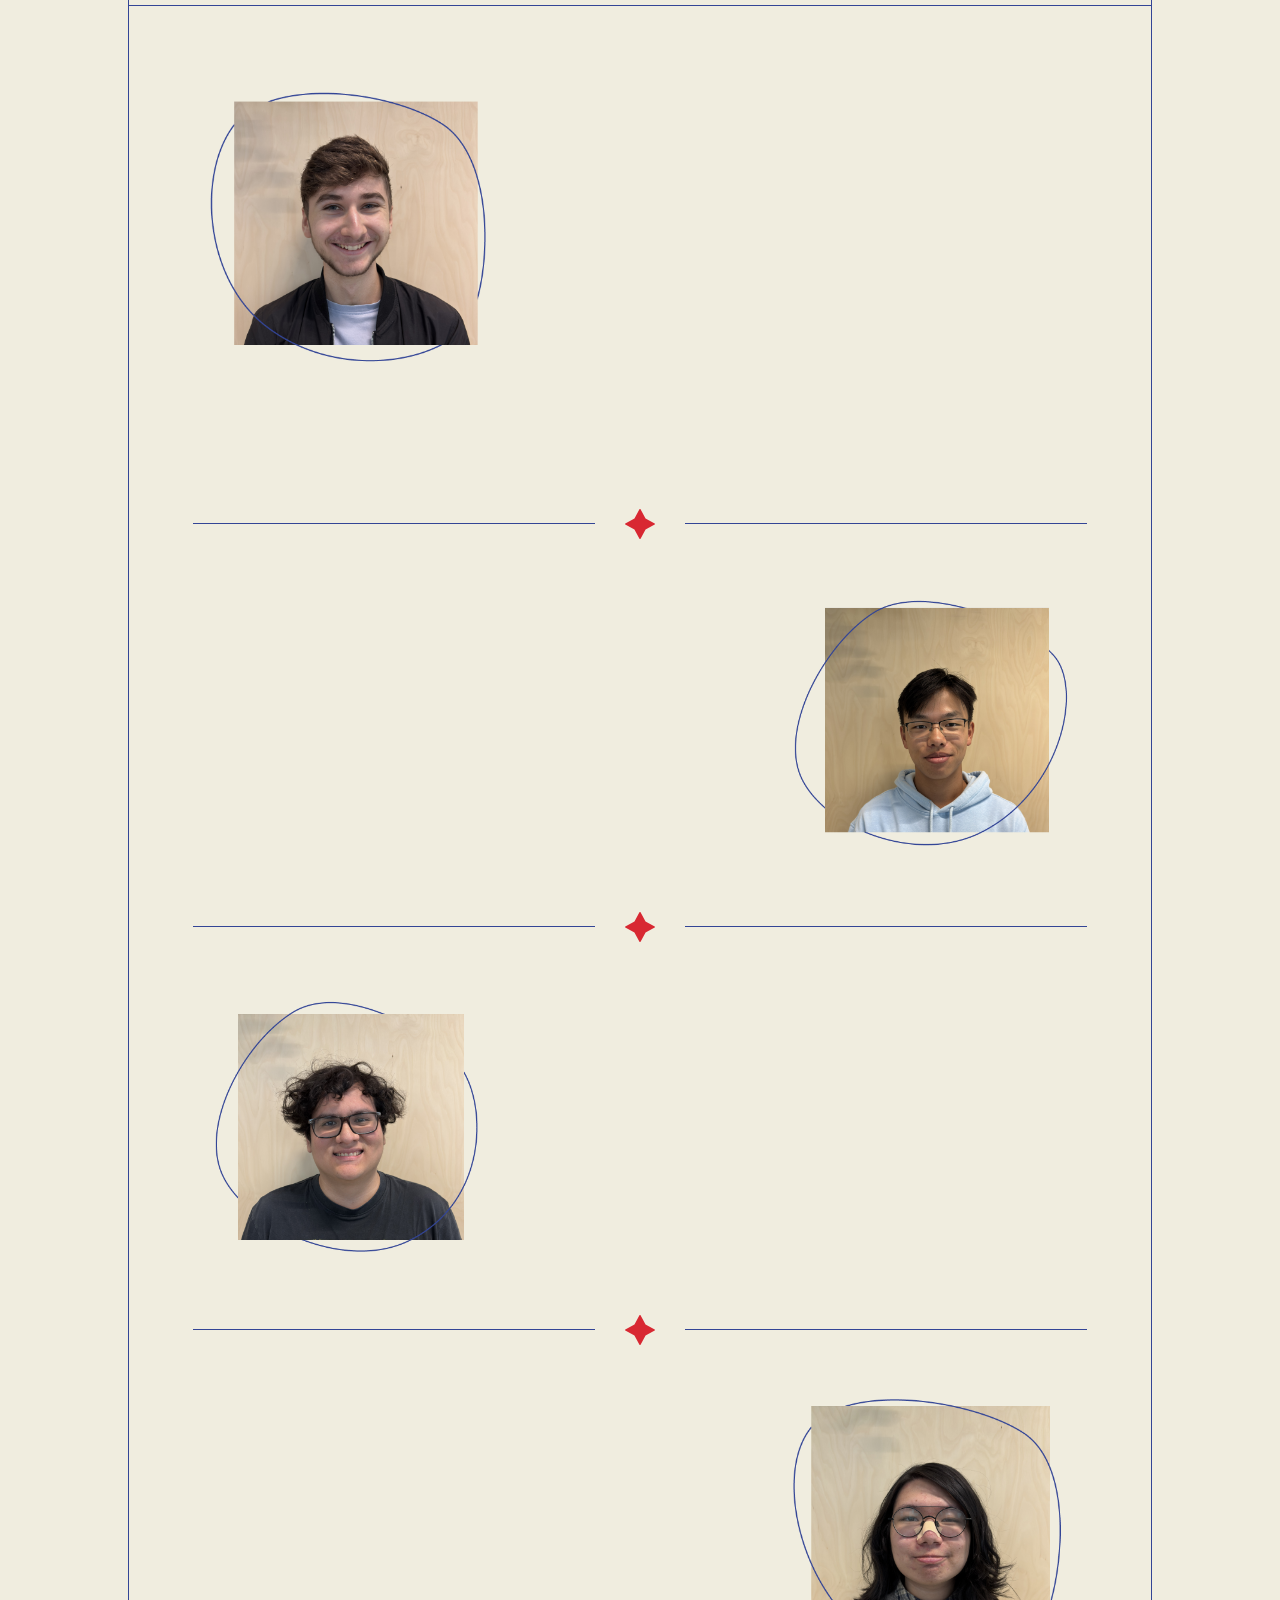
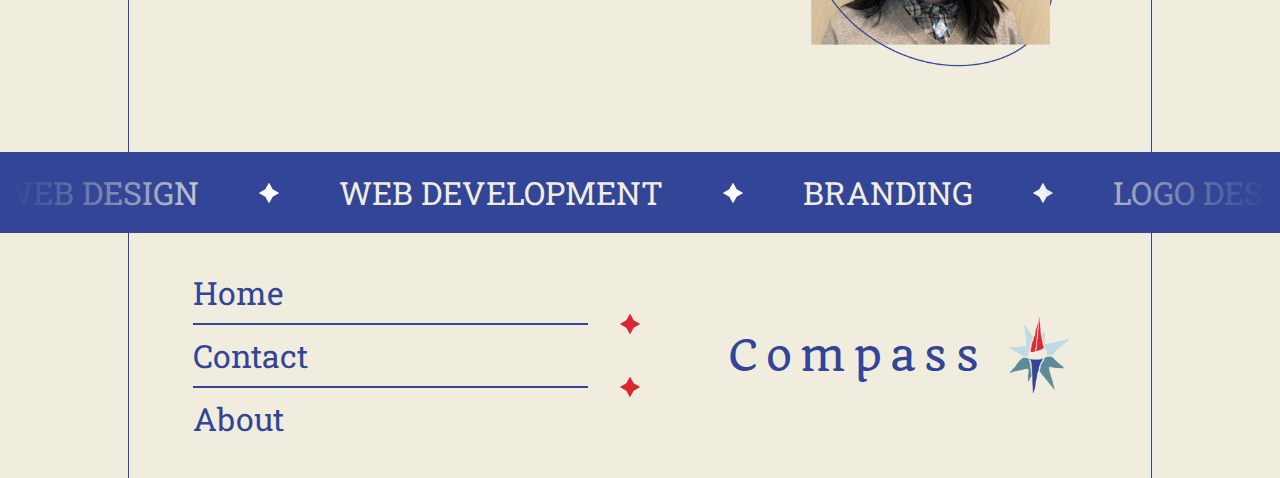
==== commit 2a0a49b1: "added remaining portrait photo's" ====
--- a/index.html
+++ b/index.html
@@ -9,115 +9,146 @@
     <link rel="icon" type="image/x-icon" href="assets/img/logo.png" />
   </head>
 
-<body id="home">
-	<header id="header">
-		<div class="name-logo">
-			<a href="#home">
-				<h1 class="name">Compass</h1>
-				<img src="assets/img/logo.png" alt="Logo" class="logo" />
-			</a>
-		</div>
-		<ul class="navbar">
-			<li>
-				<a href="#about">About us</a>
-				<div class="underline"></div>
-			</li>
-			<li>
-				<img src="assets/img/star.svg" alt="Vector Icon" class="icon" />
-			</li>
-			<li>
-				<a href="#">Contact</a>
-				<div class="underline"></div>
-			</li>
-		</ul>
-	</header>
-	<div class="main">
-		<section class="hero">
-			<p data-aos="fade-right" data-aos-delay="200" data-aos-duration="1000">
-				Total <span class="big-word blue-txt">creative freedom</span> is like being in the open sea
-			</p>
-			<p data-aos="fade-left" data-aos-delay="400" data-aos-duration="1000">
-				There are no guides and many hidden dangers...
-			</p>
-			<p data-aos="fade-right" data-aos-delay="600" data-aos-duration="1000">
-				Like a compass guides a sailor, we guide you to a <span class="big-word red-txt">design solution</span>
-			</p>
-		</section>
-		<section class="blue-section compass-section">
-			<div class="about">
-				<img src="assets/img/illu-compass.svg" alt="compass" class="compass-img">
-				<img src="assets/img/hero-arrow-left.svg" alt="arrow" class="left-arrow">
-				<img src="assets/img/hero-arrow-right.svg" alt="arrow" class="right-arrow">
-			</div>
-		</section>
-		<section class="blue-section">
-			<div class="about" id="about">
-				<div class="about-txt">
-					<h1 class="star-front white" data-aos="fade-right" data-aos-duration="800">About us</h1>
-					<p data-aos="fade-right" data-aos-delay="200" data-aos-duration="800">
-						Compass is a recently established design studio based in Eindhoven founded by the four pillars
-						Bjorn, Li-Ming, Matt, and Sergio
-						<br><br>
-						We deliver professional work, while keeping a casual environment.
-					</p>
-				</div>
-				<div class="about-img">
-					<img src="assets/img/illu-sailboat.svg" alt="compass" class="sailboat-img">
-				</div>
-			</div>
-		</section>
-		<section class="top-footer">
-			<div class="footer-par-button">
-				<p class="footer-par">Start your design journey today!</p>
-				<img src="assets/img/set-sail.svg" class="sail-btn" alt="CTA button" data-aos="zoom-out" />
-			</div>
-		</section>
-		<div class="crew-header">
-			<h1 class="star-behind star-front">Meet the Crew</h1>
-		</div>
-		<section class="crew">
-			<div class="member-container">
-				<div class="portrait-container">
-					
-					<div class="portrait"></div>
-				</div>
-				<div class="member" data-aos="fade-left" data-aos-duration="800">
-					<div class="roles">
-						Front-end development
-						<img src="assets/img/star.svg" alt="Vector Icon" class="icon" />
-						3D-modeling
-					</div>
-					<div class="name">
-						Bjorn
-					</div>
-					<div class="description">
-						My name is Bjorn Verbakel, an 18-year-old student from Helmond, The Netherlands. Currently, I'm
-						in my third semester of ICT & Media Design at Fontys Eindhoven. My main passion lies in
-						front-end development, and I also have some experience with back-end development. Ever since
-						last semester I have also gotten into 3D-modelling, which I also enjoy doing.
-					</div>
-				</div>
-			</div>
-
-        <div class="seperator">
-          <hr />
+  <body id="home">
+    <header id="header">
+      <div class="name-logo">
+        <a href="#home">
+          <h1 class="name">Compass</h1>
+          <img src="assets/img/logo.png" alt="Logo" class="logo" />
+        </a>
+      </div>
+      <ul class="navbar">
+        <li>
+          <a href="#about">About us</a>
+          <div class="underline"></div>
+        </li>
+        <li>
           <img src="assets/img/star.svg" alt="Vector Icon" class="icon" />
-          <hr />
-        </div>
-
+        </li>
+        <li>
+          <a href="#">Contact</a>
+          <div class="underline"></div>
+        </li>
+      </ul>
+    </header>
+    <div class="main">
+      <section class="hero">
+        <p data-aos="fade-right" data-aos-delay="200" data-aos-duration="1000">
+          Total <span class="big-word blue-txt">creative freedom</span> is like
+          being in the open sea
+        </p>
+        <p data-aos="fade-left" data-aos-delay="400" data-aos-duration="1000">
+          There are no guides and many hidden dangers...
+        </p>
+        <p data-aos="fade-right" data-aos-delay="600" data-aos-duration="1000">
+          Like a compass guides a sailor, we guide you to a
+          <span class="big-word red-txt">design solution</span>
+        </p>
+      </section>
+      <section class="blue-section compass-section">
+        <div class="about">
+          <img
+            src="assets/img/illu-compass.svg"
+            alt="compass"
+            class="compass-img"
+          />
+          <img
+            src="assets/img/hero-arrow-left.svg"
+            alt="arrow"
+            class="left-arrow"
+          />
+          <img
+            src="assets/img/hero-arrow-right.svg"
+            alt="arrow"
+            class="right-arrow"
+          />
+        </div>
+      </section>
+      <section class="blue-section">
+        <div class="about" id="about">
+          <div class="about-txt">
+            <h1
+              class="star-front white"
+              data-aos="fade-right"
+              data-aos-duration="800"
+            >
+              About us
+            </h1>
+            <p
+              data-aos="fade-right"
+              data-aos-delay="200"
+              data-aos-duration="800"
+            >
+              Compass is a recently established design studio based in Eindhoven
+              founded by the four pillars Bjorn, Li-Ming, Matt, and Sergio
+              <br /><br />
+              We deliver professional work, while keeping a casual environment.
+            </p>
+          </div>
+          <div class="about-img">
+            <img
+              src="assets/img/illu-sailboat.svg"
+              alt="compass"
+              class="sailboat-img"
+            />
+          </div>
+        </div>
+      </section>
+      <section class="top-footer">
+        <div class="footer-par-button">
+          <p class="footer-par">Start your design journey today!</p>
+          <img
+            src="assets/img/set-sail.svg"
+            class="sail-btn"
+            alt="CTA button"
+            data-aos="zoom-out"
+          />
+        </div>
+      </section>
+      <div class="crew-header">
+        <h1 class="star-behind star-front">Meet the Crew</h1>
+      </div>
+      <section class="crew">
         <div class="member-container">
           <div class="portrait-container">
-            
-            <div class="portrait"></div>
+            <div class="portrait bjorn-png"></div>
+          </div>
+          <div class="member" data-aos="fade-left" data-aos-duration="800">
+            <div class="roles">
+              Front-end development
+              <img src="assets/img/star.svg" alt="Vector Icon" class="icon" />
+              3D-modeling
+            </div>
+            <div class="name">Bjorn</div>
+            <div class="description">
+              My name is Bjorn Verbakel, an 18-year-old student from Helmond,
+              The Netherlands. Currently, I'm in my third semester of ICT &
+              Media Design at Fontys Eindhoven. My main passion lies in
+              front-end development, and I also have some experience with
+              back-end development. Ever since last semester I have also gotten
+              into 3D-modelling, which I also enjoy doing.
+            </div>
+          </div>
+        </div>
+
+        <div class="seperator">
+          <hr />
+          <img src="assets/img/star.svg" alt="Vector Icon" class="icon" />
+          <hr />
+        </div>
+
+        <div class="member-container">
+          <div class="portrait-container">
+            <div class="portrait liming-png"></div>
           </div>
           <div class="member" data-aos="fade-right" data-aos-duration="800">
             <div class="roles">Front-end development</div>
             <div class="name">Li-Ming</div>
             <div class="description">
-              Front-end-development is a big interest of mine. I love to see my
-              work come to life right in front of me. I also have an interest in
-              video editing and design psychology. Outside of ICT I also enjoy
-              reading books and playing the piano.
+              Hi I'm Li-Ming Hillman. Front-end-development is a big interest of
+              mine. I love to see my work come to life right in front of me. I
+              also have an interest in video editing and design psychology.
+              Outside of ICT I also enjoy reading books and playing the piano.
             </div>
           </div>
         </div>
@@ -130,8 +161,7 @@
 
         <div class="member-container">
           <div class="portrait-container">
-            
-            <div class="portrait"></div>
+            <div class="portrait sergio-png"></div>
           </div>
           <div class="member" data-aos="fade-left" data-aos-duration="800">
             <div class="roles">Role</div>
@@ -153,8 +183,7 @@
 
         <div class="member-container">
           <div class="portrait-container">
-            
-            <div class="portrait"></div>
+            <div class="portrait mattilda-png"></div>
           </div>
           <div class="member" data-aos="fade-right" data-aos-duration="800">
             <div class="roles">Role</div>
@@ -169,96 +198,129 @@
         </div>
       </section>
 
-		<footer>
-			<section class="blue-section">
-				<div class="marquee">
-					<div class="marquee__content">
-						<ul class="list-inline">
-							<li>Web design</li>
-							<li><img src="assets/img/star.svg" alt="" class="marquee-icon" /></li>
-							<li>Web development</li>
-							<li><img src="assets/img/star.svg" alt="" class="marquee-icon" /></li>
-							<li>Branding</li>
-							<li><img src="assets/img/star.svg" alt="" class="marquee-icon" /></li>
-							<li>Logo design</li>
-							<li><img src="assets/img/star.svg" alt="" class="marquee-icon" /></li>
-						</ul>
-						<ul class="list-inline">
-							<li>Web design</li>
-							<li><img src="assets/img/star.svg" alt="" class="marquee-icon" /></li>
-							<li>Web development</li>
-							<li><img src="assets/img/star.svg" alt="" class="marquee-icon" /></li>
-							<li>Branding</li>
-							<li><img src="assets/img/star.svg" alt="" class="marquee-icon" /></li>
-							<li>Logo design</li>
-							<li><img src="assets/img/star.svg" alt="" class="marquee-icon" /></li>
-						</ul>
-						<ul class="list-inline">
-							<li>Web design</li>
-							<li><img src="assets/img/star.svg" alt="" class="marquee-icon" /></li>
-							<li>Web development</li>
-							<li><img src="assets/img/star.svg" alt="" class="marquee-icon" /></li>
-							<li>Branding</li>
-							<li><img src="assets/img/star.svg" alt="" class="marquee-icon" /></li>
-							<li>Logo design</li>
-							<li><img src="assets/img/star.svg" alt="" class="marquee-icon" /></li>
-						</ul>
-						<ul class="list-inline">
-							<li>Web design</li>
-							<li><img src="assets/img/star.svg" alt="" class="marquee-icon" /></li>
-							<li>Web development</li>
-							<li><img src="assets/img/star.svg" alt="" class="marquee-icon" /></li>
-							<li>Branding</li>
-							<li><img src="assets/img/star.svg" alt="" class="marquee-icon" /></li>
-							<li>Logo design</li>
-							<li><img src="assets/img/star.svg" alt="" class="marquee-icon" /></li>
-						</ul>
-					</div>
-				</div>
-			</section>
-			<section class="bottom-footer">
-				<article class="footer-nav">
-					<ul class="footer-ul">
-						<li>
-							<a href="#home">
-								Home
-							</a>
-						</li>
-						<li>
-							<hr />
-							<img class="footer-icons red" src="assets/img/star.svg" alt="" />
-						</li>
-						<li>
-							<a href="#">
-								Contact
-							</a>
-						</li>
-						<li>
-							<hr />
-							<img class="footer-icons red" src="assets/img/star.svg" alt="" />
-						</li>
-						<li>
-							<a href="#about">
-								About
-							</a>
-						</li>
-					</ul>
-					<div class="name-logo grid-end">
-						<a href="#home">
-							<h1 class="name">Compass</h1>
-							<img src="assets/img/logo.png" alt="Logo" class="logo" />
-						</a>
-					</div>
-				</article>
-			</section>
-		</footer>
-	</div>
-	<script src="https://unpkg.com/aos@next/dist/aos.js"></script>
-	<script>
-		AOS.init();
-	</script>
-
-</body>
+      <footer>
+        <section class="blue-section">
+          <div class="marquee">
+            <div class="marquee__content">
+              <ul class="list-inline">
+                <li>Web design</li>
+                <li>
+                  <img src="assets/img/star.svg" alt="" class="marquee-icon" />
+                </li>
+                <li>Web development</li>
+                <li>
+                  <img src="assets/img/star.svg" alt="" class="marquee-icon" />
+                </li>
+                <li>Branding</li>
+                <li>
+                  <img src="assets/img/star.svg" alt="" class="marquee-icon" />
+                </li>
+                <li>Logo design</li>
+                <li>
+                  <img src="assets/img/star.svg" alt="" class="marquee-icon" />
+                </li>
+              </ul>
+              <ul class="list-inline">
+                <li>Web design</li>
+                <li>
+                  <img src="assets/img/star.svg" alt="" class="marquee-icon" />
+                </li>
+                <li>Web development</li>
+                <li>
+                  <img src="assets/img/star.svg" alt="" class="marquee-icon" />
+                </li>
+                <li>Branding</li>
+                <li>
+                  <img src="assets/img/star.svg" alt="" class="marquee-icon" />
+                </li>
+                <li>Logo design</li>
+                <li>
+                  <img src="assets/img/star.svg" alt="" class="marquee-icon" />
+                </li>
+              </ul>
+              <ul class="list-inline">
+                <li>Web design</li>
+                <li>
+                  <img src="assets/img/star.svg" alt="" class="marquee-icon" />
+                </li>
+                <li>Web development</li>
+                <li>
+                  <img src="assets/img/star.svg" alt="" class="marquee-icon" />
+                </li>
+                <li>Branding</li>
+                <li>
+                  <img src="assets/img/star.svg" alt="" class="marquee-icon" />
+                </li>
+                <li>Logo design</li>
+                <li>
+                  <img src="assets/img/star.svg" alt="" class="marquee-icon" />
+                </li>
+              </ul>
+              <ul class="list-inline">
+                <li>Web design</li>
+                <li>
+                  <img src="assets/img/star.svg" alt="" class="marquee-icon" />
+                </li>
+                <li>Web development</li>
+                <li>
+                  <img src="assets/img/star.svg" alt="" class="marquee-icon" />
+                </li>
+                <li>Branding</li>
+                <li>
+                  <img src="assets/img/star.svg" alt="" class="marquee-icon" />
+                </li>
+                <li>Logo design</li>
+                <li>
+                  <img src="assets/img/star.svg" alt="" class="marquee-icon" />
+                </li>
+              </ul>
+            </div>
+          </div>
+        </section>
+        <section class="bottom-footer">
+          <article class="footer-nav">
+            <ul class="footer-ul">
+              <li>
+                <a href="#home"> Home </a>
+              </li>
+              <li>
+                <hr />
+                <img
+                  class="footer-icons red"
+                  src="assets/img/star.svg"
+                  alt=""
+                />
+              </li>
+              <li>
+                <a href="#"> Contact </a>
+              </li>
+              <li>
+                <hr />
+                <img
+                  class="footer-icons red"
+                  src="assets/img/star.svg"
+                  alt=""
+                />
+              </li>
+              <li>
+                <a href="#about"> About </a>
+              </li>
+            </ul>
+            <div class="name-logo grid-end">
+              <a href="#home">
+                <h1 class="name">Compass</h1>
+                <img src="assets/img/logo.png" alt="Logo" class="logo" />
+              </a>
+            </div>
+          </article>
+        </section>
+      </footer>
+    </div>
+    <script src="https://unpkg.com/aos@next/dist/aos.js"></script>
+    <script>
+      AOS.init();
+    </script>
+  </body>
 
   <script src="assets/javascript/javascript.js" defer></script>
 </html>
--- a/assets/styles/style.css
+++ b/assets/styles/style.css
@@ -372,8 +372,17 @@
   aspect-ratio: 1 / 1;
 }
 
-.crew:nth-child(2) .member-container .portrait {
+.bjorn-png {
+  background-image: url(/assets/img/bjorn.png);
+}
+.liming-png {
   background-image: url(/assets/img/li-ming.png);
+}
+.sergio-png {
+  background-image: url(/assets/img/sergio.png);
+}
+.mattilda-png {
+  background-image: url(/assets/img/mattilda.png);
 }
 
 .portrait-container .elipsis {
@@ -549,15 +558,17 @@
 }
 
 .list-inline li img {
-	filter: invert(100%) sepia(13%) saturate(7448%) hue-rotate(186deg) brightness(113%) contrast(112%);
-	width: 20px;
-	height: auto;
+  filter: invert(100%) sepia(13%) saturate(7448%) hue-rotate(186deg)
+    brightness(113%) contrast(112%);
+  width: 20px;
+  height: auto;
 }
 
 .marquee-icon {
-	filter: invert(100%) sepia(13%) saturate(7448%) hue-rotate(186deg) brightness(113%) contrast(112%);
-	min-width: 20px;
-	height: auto;
+  filter: invert(100%) sepia(13%) saturate(7448%) hue-rotate(186deg)
+    brightness(113%) contrast(112%);
+  min-width: 20px;
+  height: auto;
 }
 
 @keyframes marquee {
@@ -626,6 +637,6 @@
 }
 
 .sail-btn {
-	max-width: 50%;
-	height: auto;
-}+  max-width: 50%;
+  height: auto;
+}
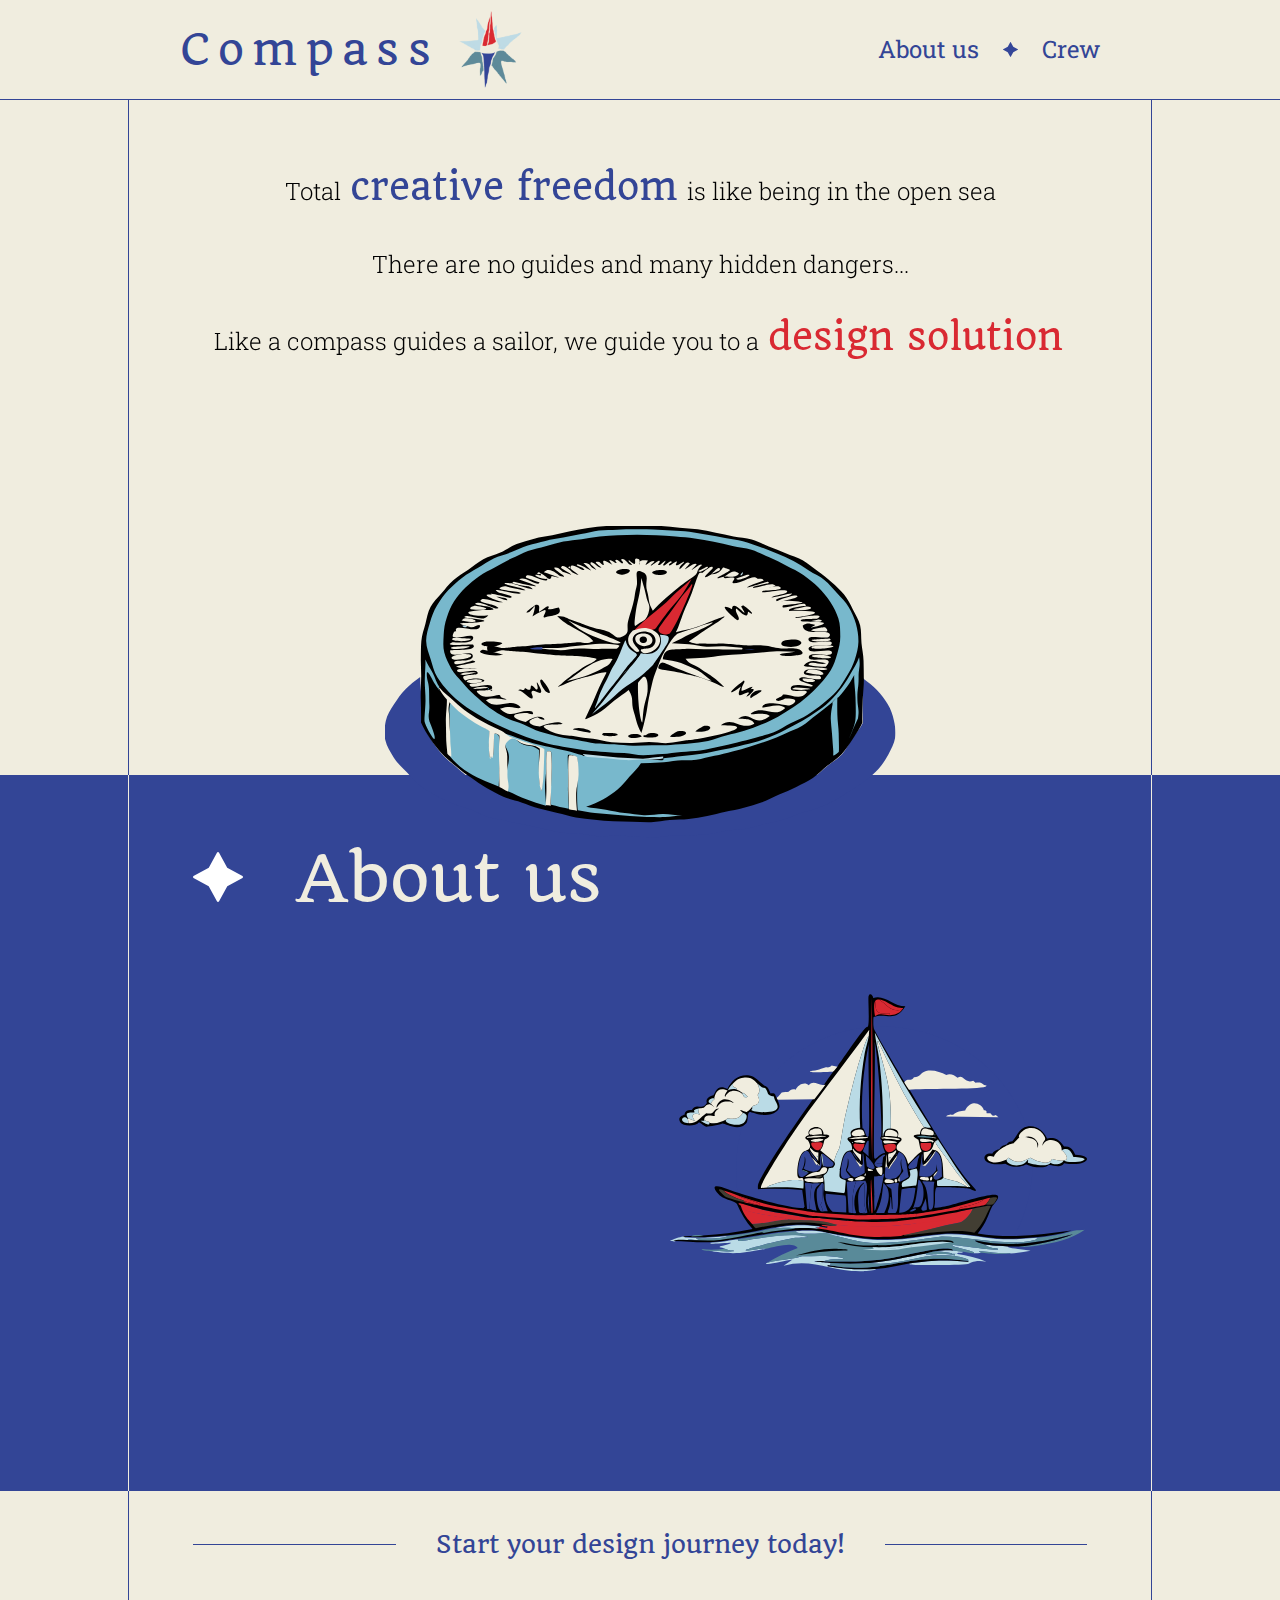
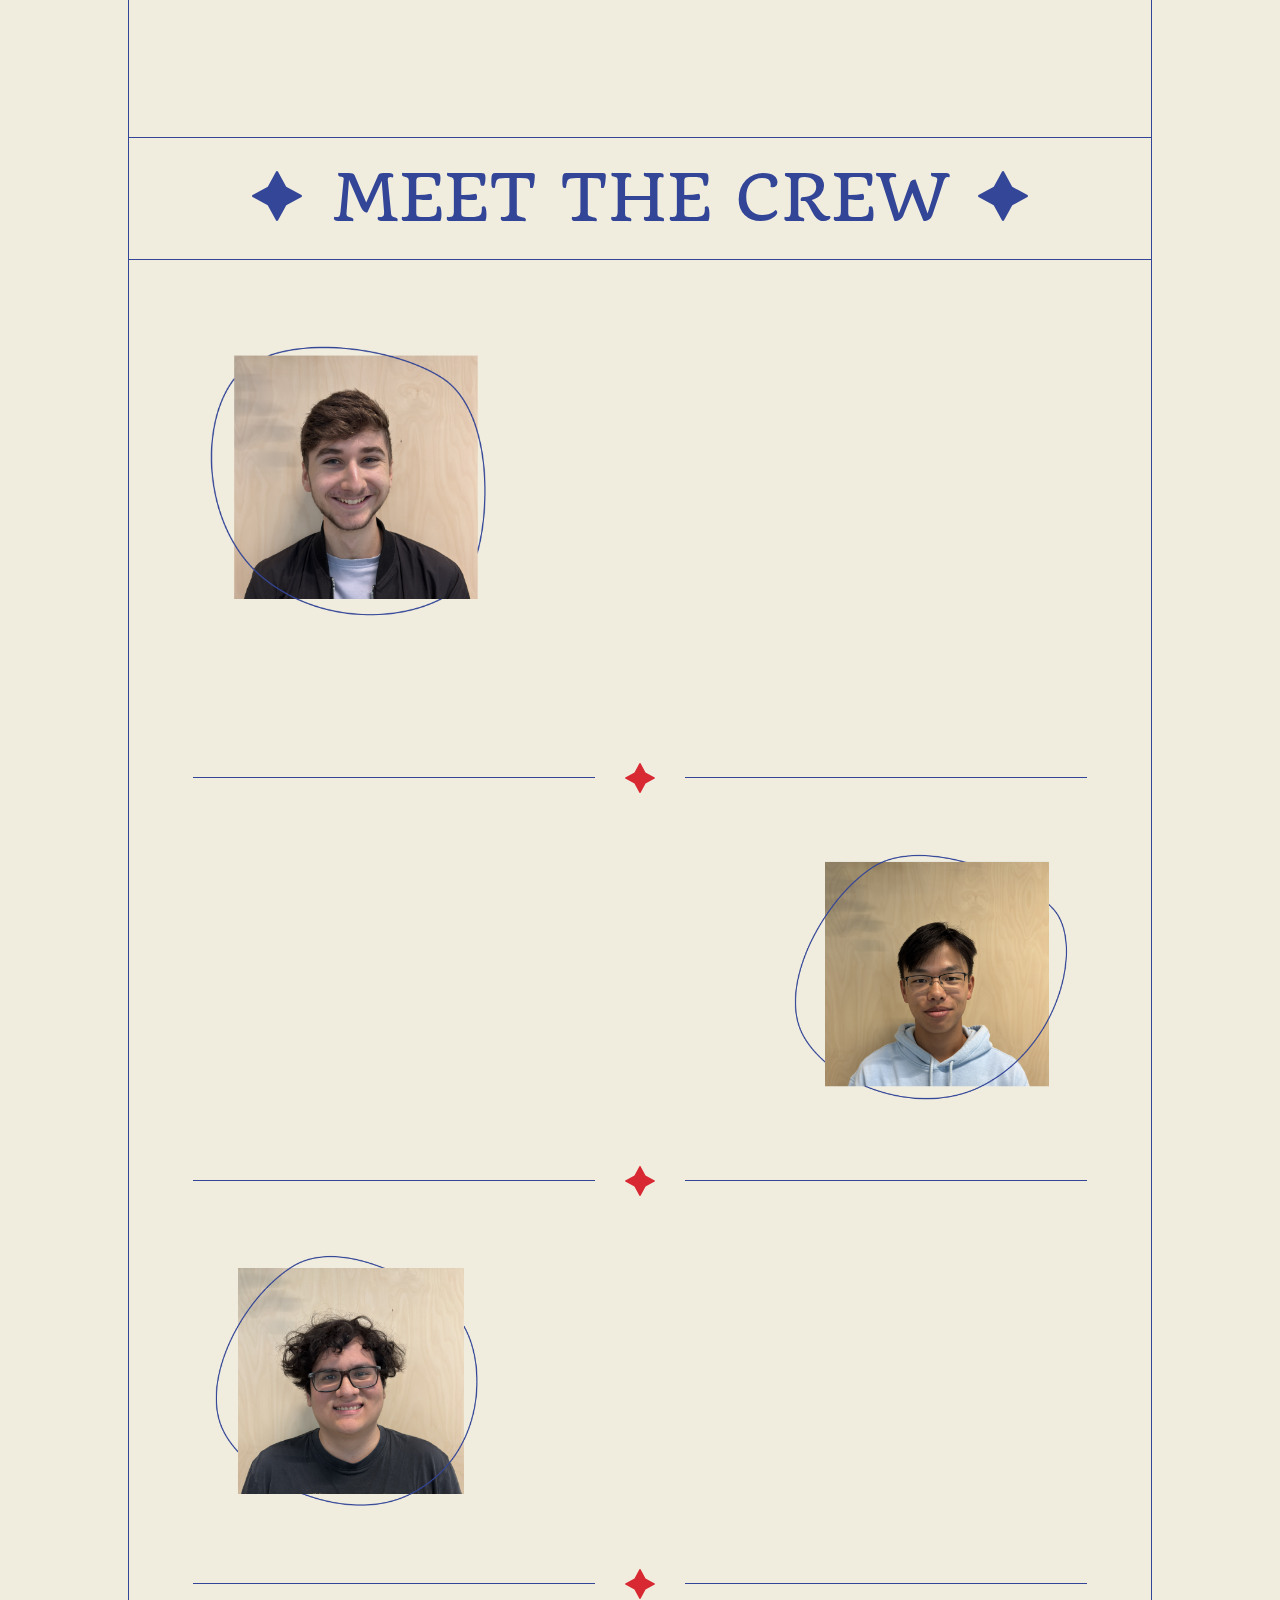
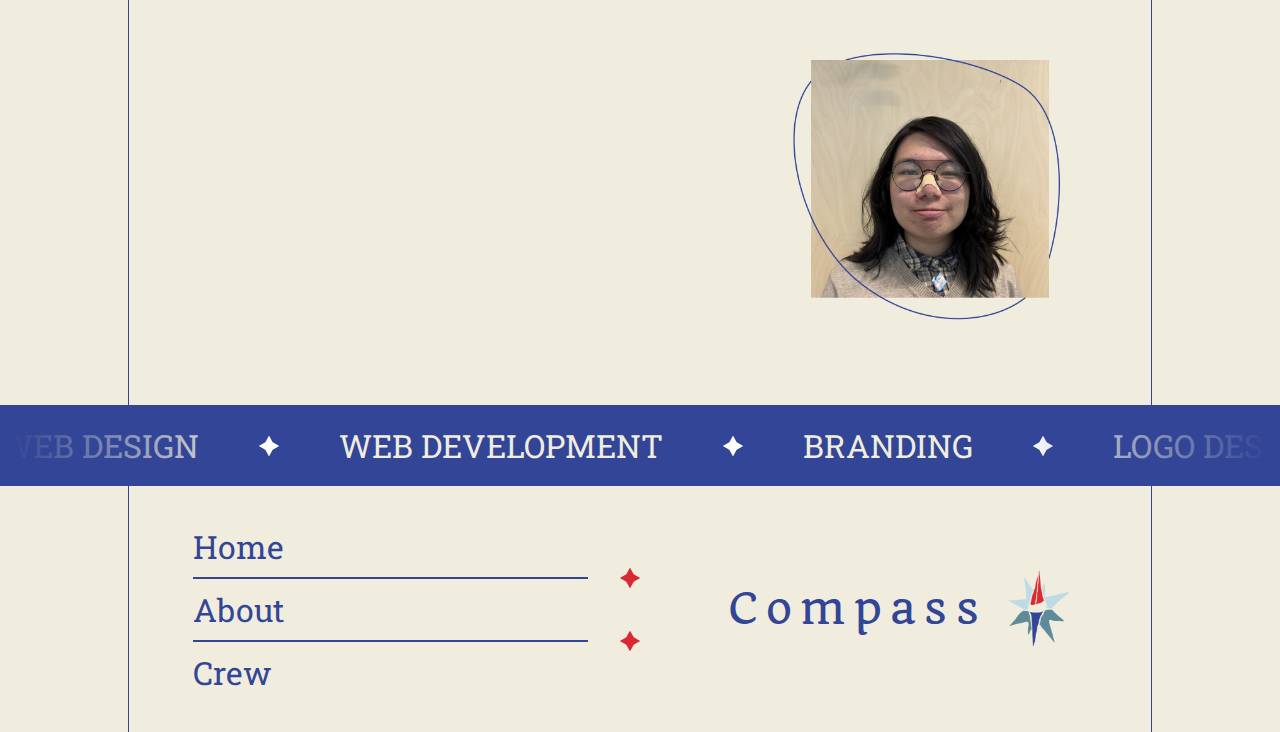
==== commit e90c1dda: "github sync with gitlab" ====
--- a/index.html
+++ b/index.html
@@ -1,326 +1,319 @@
 <!DOCTYPE html>
 <html lang="en">
-  <head>
-    <meta charset="UTF-8" />
-    <meta name="viewport" content="width=device-width, initial-scale=1.0" />
-    <title>Compass | Design Studio</title>
-    <link rel="stylesheet" href="https://unpkg.com/aos@next/dist/aos.css" />
-    <link rel="stylesheet" href="assets/styles/style.css" />
-    <link rel="icon" type="image/x-icon" href="assets/img/logo.png" />
-  </head>
-
-  <body id="home">
-    <header id="header">
-      <div class="name-logo">
-        <a href="#home">
-          <h1 class="name">Compass</h1>
-          <img src="assets/img/logo.png" alt="Logo" class="logo" />
-        </a>
-      </div>
-      <ul class="navbar">
-        <li>
-          <a href="#about">About us</a>
-          <div class="underline"></div>
-        </li>
-        <li>
-          <img src="assets/img/star.svg" alt="Vector Icon" class="icon" />
-        </li>
-        <li>
-          <a href="#">Contact</a>
-          <div class="underline"></div>
-        </li>
-      </ul>
-    </header>
-    <div class="main">
-      <section class="hero">
-        <p data-aos="fade-right" data-aos-delay="200" data-aos-duration="1000">
-          Total <span class="big-word blue-txt">creative freedom</span> is like
-          being in the open sea
-        </p>
-        <p data-aos="fade-left" data-aos-delay="400" data-aos-duration="1000">
-          There are no guides and many hidden dangers...
-        </p>
-        <p data-aos="fade-right" data-aos-delay="600" data-aos-duration="1000">
-          Like a compass guides a sailor, we guide you to a
-          <span class="big-word red-txt">design solution</span>
-        </p>
-      </section>
-      <section class="blue-section compass-section">
-        <div class="about">
-          <img
-            src="assets/img/illu-compass.svg"
-            alt="compass"
-            class="compass-img"
-          />
-          <img
-            src="assets/img/hero-arrow-left.svg"
-            alt="arrow"
-            class="left-arrow"
-          />
-          <img
-            src="assets/img/hero-arrow-right.svg"
-            alt="arrow"
-            class="right-arrow"
-          />
-        </div>
-      </section>
-      <section class="blue-section">
-        <div class="about" id="about">
-          <div class="about-txt">
-            <h1
-              class="star-front white"
-              data-aos="fade-right"
-              data-aos-duration="800"
-            >
-              About us
-            </h1>
-            <p
-              data-aos="fade-right"
-              data-aos-delay="200"
-              data-aos-duration="800"
-            >
-              Compass is a recently established design studio based in Eindhoven
-              founded by the four pillars Bjorn, Li-Ming, Matt, and Sergio
-              <br /><br />
-              We deliver professional work, while keeping a casual environment.
-            </p>
-          </div>
-          <div class="about-img">
-            <img
-              src="assets/img/illu-sailboat.svg"
-              alt="compass"
-              class="sailboat-img"
-            />
-          </div>
-        </div>
-      </section>
-      <section class="top-footer">
-        <div class="footer-par-button">
-          <p class="footer-par">Start your design journey today!</p>
-          <img
-            src="assets/img/set-sail.svg"
-            class="sail-btn"
-            alt="CTA button"
-            data-aos="zoom-out"
-          />
-        </div>
-      </section>
-      <div class="crew-header">
-        <h1 class="star-behind star-front">Meet the Crew</h1>
-      </div>
-      <section class="crew">
-        <div class="member-container">
-          <div class="portrait-container">
-            <div class="portrait bjorn-png"></div>
-          </div>
-          <div class="member" data-aos="fade-left" data-aos-duration="800">
-            <div class="roles">
-              Front-end development
-              <img src="assets/img/star.svg" alt="Vector Icon" class="icon" />
-              3D-modeling
-            </div>
-            <div class="name">Bjorn</div>
-            <div class="description">
-              My name is Bjorn Verbakel, an 18-year-old student from Helmond,
-              The Netherlands. Currently, I'm in my third semester of ICT &
-              Media Design at Fontys Eindhoven. My main passion lies in
-              front-end development, and I also have some experience with
-              back-end development. Ever since last semester I have also gotten
-              into 3D-modelling, which I also enjoy doing.
-            </div>
-          </div>
-        </div>
-
-        <div class="seperator">
-          <hr />
-          <img src="assets/img/star.svg" alt="Vector Icon" class="icon" />
-          <hr />
-        </div>
-
-        <div class="member-container">
-          <div class="portrait-container">
-            <div class="portrait liming-png"></div>
-          </div>
-          <div class="member" data-aos="fade-right" data-aos-duration="800">
-            <div class="roles">Front-end development</div>
-            <div class="name">Li-Ming</div>
-            <div class="description">
-              Hi I'm Li-Ming Hillman. Front-end-development is a big interest of
-              mine. I love to see my work come to life right in front of me. I
-              also have an interest in video editing and design psychology.
-              Outside of ICT I also enjoy reading books and playing the piano.
-            </div>
-          </div>
-        </div>
-
-        <div class="seperator">
-          <hr />
-          <img src="assets/img/star.svg" alt="Vector Icon" class="icon" />
-          <hr />
-        </div>
-
-        <div class="member-container">
-          <div class="portrait-container">
-            <div class="portrait sergio-png"></div>
-          </div>
-          <div class="member" data-aos="fade-left" data-aos-duration="800">
-            <div class="roles">Role</div>
-            <div class="name">Name</div>
-            <div class="description">
-              Lorem ipsum dolor sit amet, consectetur adipiscing elit, sed do
-              eiusmod tempor incididunt ut labore et dolore magna aliqua. Ut
-              enim ad minim veniam, quis nostrud exercitation ullamco laboris
-              nisi ut aliquip ex ea commodo consequat.
-            </div>
-          </div>
-        </div>
-
-        <div class="seperator">
-          <hr />
-          <img src="assets/img/star.svg" alt="Vector Icon" class="icon" />
-          <hr />
-        </div>
-
-        <div class="member-container">
-          <div class="portrait-container">
-            <div class="portrait mattilda-png"></div>
-          </div>
-          <div class="member" data-aos="fade-right" data-aos-duration="800">
-            <div class="roles">Role</div>
-            <div class="name">Name</div>
-            <div class="description">
-              Lorem ipsum dolor sit amet, consectetur adipiscing elit, sed do
-              eiusmod tempor incididunt ut labore et dolore magna aliqua. Ut
-              enim ad minim veniam, quis nostrud exercitation ullamco laboris
-              nisi ut aliquip ex ea commodo consequat.
-            </div>
-          </div>
-        </div>
-      </section>
-
-      <footer>
-        <section class="blue-section">
-          <div class="marquee">
-            <div class="marquee__content">
-              <ul class="list-inline">
-                <li>Web design</li>
-                <li>
-                  <img src="assets/img/star.svg" alt="" class="marquee-icon" />
-                </li>
-                <li>Web development</li>
-                <li>
-                  <img src="assets/img/star.svg" alt="" class="marquee-icon" />
-                </li>
-                <li>Branding</li>
-                <li>
-                  <img src="assets/img/star.svg" alt="" class="marquee-icon" />
-                </li>
-                <li>Logo design</li>
-                <li>
-                  <img src="assets/img/star.svg" alt="" class="marquee-icon" />
-                </li>
-              </ul>
-              <ul class="list-inline">
-                <li>Web design</li>
-                <li>
-                  <img src="assets/img/star.svg" alt="" class="marquee-icon" />
-                </li>
-                <li>Web development</li>
-                <li>
-                  <img src="assets/img/star.svg" alt="" class="marquee-icon" />
-                </li>
-                <li>Branding</li>
-                <li>
-                  <img src="assets/img/star.svg" alt="" class="marquee-icon" />
-                </li>
-                <li>Logo design</li>
-                <li>
-                  <img src="assets/img/star.svg" alt="" class="marquee-icon" />
-                </li>
-              </ul>
-              <ul class="list-inline">
-                <li>Web design</li>
-                <li>
-                  <img src="assets/img/star.svg" alt="" class="marquee-icon" />
-                </li>
-                <li>Web development</li>
-                <li>
-                  <img src="assets/img/star.svg" alt="" class="marquee-icon" />
-                </li>
-                <li>Branding</li>
-                <li>
-                  <img src="assets/img/star.svg" alt="" class="marquee-icon" />
-                </li>
-                <li>Logo design</li>
-                <li>
-                  <img src="assets/img/star.svg" alt="" class="marquee-icon" />
-                </li>
-              </ul>
-              <ul class="list-inline">
-                <li>Web design</li>
-                <li>
-                  <img src="assets/img/star.svg" alt="" class="marquee-icon" />
-                </li>
-                <li>Web development</li>
-                <li>
-                  <img src="assets/img/star.svg" alt="" class="marquee-icon" />
-                </li>
-                <li>Branding</li>
-                <li>
-                  <img src="assets/img/star.svg" alt="" class="marquee-icon" />
-                </li>
-                <li>Logo design</li>
-                <li>
-                  <img src="assets/img/star.svg" alt="" class="marquee-icon" />
-                </li>
-              </ul>
-            </div>
-          </div>
-        </section>
-        <section class="bottom-footer">
-          <article class="footer-nav">
-            <ul class="footer-ul">
-              <li>
-                <a href="#home"> Home </a>
-              </li>
-              <li>
-                <hr />
-                <img
-                  class="footer-icons red"
-                  src="assets/img/star.svg"
-                  alt=""
-                />
-              </li>
-              <li>
-                <a href="#"> Contact </a>
-              </li>
-              <li>
-                <hr />
-                <img
-                  class="footer-icons red"
-                  src="assets/img/star.svg"
-                  alt=""
-                />
-              </li>
-              <li>
-                <a href="#about"> About </a>
-              </li>
-            </ul>
-            <div class="name-logo grid-end">
-              <a href="#home">
-                <h1 class="name">Compass</h1>
-                <img src="assets/img/logo.png" alt="Logo" class="logo" />
-              </a>
-            </div>
-          </article>
-        </section>
-      </footer>
-    </div>
-    <script src="https://unpkg.com/aos@next/dist/aos.js"></script>
-    <script>
-      AOS.init();
-    </script>
-  </body>
-
-  <script src="assets/javascript/javascript.js" defer></script>
-</html>
+
+<head>
+	<meta charset="UTF-8" />
+	<meta name="viewport" content="width=device-width, initial-scale=1.0" />
+	<title>Compass | Design Studio</title>
+	<link rel="stylesheet" href="https://unpkg.com/aos@next/dist/aos.css" />
+	<link rel="stylesheet" href="assets/styles/style.css" />
+	<link rel="icon" type="image/x-icon" href="assets/img/logo.png" />
+</head>
+
+<body id="home">
+
+	<!-- header -->
+	<header id="header">
+		<div class="name-logo">
+			<a href="#home">
+				<h1 class="name">Compass</h1>
+				<img src="assets/img/logo.png" alt="Logo" class="logo" />
+			</a>
+		</div>
+		<ul class="navbar">
+			<li>
+				<a href="#about">About us</a>
+				<div class="underline"></div>
+			</li>
+			<li>
+				<img src="assets/img/star.svg" alt="Vector Icon" class="icon" />
+			</li>
+			<li>
+				<a href="#crew">Crew</a>
+				<div class="underline"></div>
+			</li>
+		</ul>
+	</header>
+
+	<!-- hero section -->
+	<div class="main">
+		<section class="hero">
+			<p data-aos="fade-right" data-aos-delay="200" data-aos-duration="1000">
+				Total <span class="big-word blue-txt">creative freedom</span> is like
+				being in the open sea
+			</p>
+			<p data-aos="fade-left" data-aos-delay="400" data-aos-duration="1000">
+				There are no guides and many hidden dangers...
+			</p>
+			<p data-aos="fade-right" data-aos-delay="600" data-aos-duration="1000">
+				Like a compass guides a sailor, we guide you to a
+				<span class="big-word red-txt">design solution</span>
+			</p>
+		</section>
+		<section class="blue-section compass-section">
+			<div class="about">
+				<img src="assets/img/illu-compass.svg" alt="compass" class="compass-img" />
+				<img src="assets/img/hero-arrow-left.svg" alt="arrow" class="left-arrow" />
+				<img src="assets/img/hero-arrow-right.svg" alt="arrow" class="right-arrow" />
+			</div>
+		</section>
+
+		<!-- about section -->
+		<section class="blue-section">
+			<div class="about" id="about">
+				<div class="about-txt">
+					<h1 class="star-front white" data-aos="fade-right" data-aos-duration="800">
+						About us
+					</h1>
+					<p data-aos="fade-right" data-aos-delay="200" data-aos-duration="800">
+						Compass is a freelance company, which specializes in designing and developing projects for
+						clients. We consist of four students who strive to create authentic products with the client's
+						vision at the center of the design.
+					</p>
+					<p data-aos="fade-right" data-aos-delay="400" data-aos-duration="800">
+						The market is always changing, and we are aware of that.
+						Adaptability and flexibility are therefore an important aspect of our workflow. To ensure a
+						hitch free experience we are transparent about our process and opinions.
+					</p>
+				</div>
+				<div class="about-img">
+					<img src="assets/img/illu-sailboat.svg" alt="compass" class="sailboat-img" />
+				</div>
+			</div>
+		</section>
+
+		<!-- call to action -->
+		<section class="top-footer">
+			<div class="footer-par-button">
+				<p class="footer-par">Start your design journey today!</p>
+				<img src="assets/img/set-sail.svg" class="sail-btn contactBtn" alt="CTA button" data-aos="zoom-out"
+					id="crew" />
+			</div>
+		</section>
+
+		<!-- team members -->
+		<div class="crew-header">
+			<h1 class="star-behind star-front">Meet the Crew</h1>
+		</div>
+		<section class="crew">
+			<div class="member-container">
+				<div class="portrait-container">
+					<div class="portrait bjorn-png"></div>
+				</div>
+				<div class="member" data-aos="fade-left" data-aos-duration="800">
+					<div class="roles">
+						Front-end development
+						<img src="assets/img/star.svg" alt="Vector Icon" class="icon" />
+						3D-modeling
+					</div>
+					<div class="name">Bjorn</div>
+					<div class="description">
+						My name is Bjorn Verbakel, an 18-year-old student from Helmond,
+						The Netherlands. Currently, I'm in my third semester of ICT &
+						Media Design at Fontys Eindhoven. My main passion lies in
+						front-end development, and I also have some experience with
+						back-end development. Ever since last semester I have also gotten
+						into 3D-modelling, which I also enjoy doing.
+					</div>
+				</div>
+			</div>
+
+			<div class="seperator">
+				<hr />
+				<img src="assets/img/star.svg" alt="Vector Icon" class="icon" />
+				<hr />
+			</div>
+
+			<div class="member-container">
+				<div class="portrait-container">
+					<div class="portrait liming-png"></div>
+				</div>
+				<div class="member" data-aos="fade-right" data-aos-duration="800">
+					<div class="roles">Front-end development</div>
+					<div class="name">Li-Ming</div>
+					<div class="description">
+						Hi I'm Li-Ming Hillman. Front-end-development is a big interest of
+						mine. I love to see my work come to life right in front of me. I
+						also have an interest in video editing and design psychology.
+						Outside of ICT I also enjoy reading books and playing the piano.
+					</div>
+				</div>
+			</div>
+
+			<div class="seperator">
+				<hr />
+				<img src="assets/img/star.svg" alt="Vector Icon" class="icon" />
+				<hr />
+			</div>
+
+			<div class="member-container">
+				<div class="portrait-container">
+					<div class="portrait sergio-png"></div>
+				</div>
+				<div class="member" data-aos="fade-left" data-aos-duration="800">
+					<div class="roles">
+						UX-research
+						<img src="assets/img/star.svg" alt="Vector Icon" class="icon" />
+						Graphic design
+					</div>
+					<div class="name">Sergio</div>
+					<div class="description">
+						Doing research is one of my strongest suits, I treat it like a game where the objective is to
+						find hidden pieces of a puzzle. Besides that, I enjoy designing, editing, and creating engaging
+						Media Products.
+					</div>
+				</div>
+			</div>
+
+			<div class="seperator">
+				<hr />
+				<img src="assets/img/star.svg" alt="Vector Icon" class="icon" />
+				<hr />
+			</div>
+
+			<div class="member-container">
+				<div class="portrait-container">
+					<div class="portrait mattilda-png"></div>
+				</div>
+				<div class="member" data-aos="fade-right" data-aos-duration="800">
+					<div class="roles">
+						Concept artist
+						<img src="assets/img/star.svg" alt="Vector Icon" class="icon" />
+						Graphic design
+					</div>
+					<div class="name">Matilda</div>
+					<div class="description">
+						I am Matilda, the team's resident concept artist. My experience mainly lies in graphic design
+						and video editing.
+					</div>
+				</div>
+			</div>
+
+		</section>
+
+		<footer>
+			<!-- marquee -->
+			<section class="blue-section">
+				<div class="marquee">
+					<div class="marquee__content">
+						<ul class="list-inline">
+							<li>Web design</li>
+							<li>
+								<img src="assets/img/star.svg" alt="" class="marquee-icon" />
+							</li>
+							<li>Web development</li>
+							<li>
+								<img src="assets/img/star.svg" alt="" class="marquee-icon" />
+							</li>
+							<li>Branding</li>
+							<li>
+								<img src="assets/img/star.svg" alt="" class="marquee-icon" />
+							</li>
+							<li>Logo design</li>
+							<li>
+								<img src="assets/img/star.svg" alt="" class="marquee-icon" />
+							</li>
+						</ul>
+						<ul class="list-inline">
+							<li>Web design</li>
+							<li>
+								<img src="assets/img/star.svg" alt="" class="marquee-icon" />
+							</li>
+							<li>Web development</li>
+							<li>
+								<img src="assets/img/star.svg" alt="" class="marquee-icon" />
+							</li>
+							<li>Branding</li>
+							<li>
+								<img src="assets/img/star.svg" alt="" class="marquee-icon" />
+							</li>
+							<li>Logo design</li>
+							<li>
+								<img src="assets/img/star.svg" alt="" class="marquee-icon" />
+							</li>
+						</ul>
+						<ul class="list-inline">
+							<li>Web design</li>
+							<li>
+								<img src="assets/img/star.svg" alt="" class="marquee-icon" />
+							</li>
+							<li>Web development</li>
+							<li>
+								<img src="assets/img/star.svg" alt="" class="marquee-icon" />
+							</li>
+							<li>Branding</li>
+							<li>
+								<img src="assets/img/star.svg" alt="" class="marquee-icon" />
+							</li>
+							<li>Logo design</li>
+							<li>
+								<img src="assets/img/star.svg" alt="" class="marquee-icon" />
+							</li>
+						</ul>
+						<ul class="list-inline">
+							<li>Web design</li>
+							<li>
+								<img src="assets/img/star.svg" alt="" class="marquee-icon" />
+							</li>
+							<li>Web development</li>
+							<li>
+								<img src="assets/img/star.svg" alt="" class="marquee-icon" />
+							</li>
+							<li>Branding</li>
+							<li>
+								<img src="assets/img/star.svg" alt="" class="marquee-icon" />
+							</li>
+							<li>Logo design</li>
+							<li>
+								<img src="assets/img/star.svg" alt="" class="marquee-icon" />
+							</li>
+						</ul>
+					</div>
+				</div>
+			</section>
+
+			<!-- footer -->
+			<section class="bottom-footer">
+				<article class="footer-nav">
+					<ul class="footer-ul">
+						<li>
+							<a href="#home">Home</a>
+						</li>
+						<li>
+							<hr />
+							<img class="footer-icons red" src="assets/img/star.svg" alt="" />
+						</li>
+						<li>
+							<a href="#about">About</a>
+						</li>
+						<li>
+							<hr />
+							<img class="footer-icons red" src="assets/img/star.svg" alt="" />
+						</li>
+
+						<li>
+							<a href="#crew">Crew</a>
+						</li>
+					</ul>
+					<div class="name-logo grid-end">
+						<a href="#home">
+							<h1 class="name">Compass</h1>
+							<img src="assets/img/logo.png" alt="Logo" class="logo" />
+						</a>
+					</div>
+				</article>
+			</section>
+		</footer>
+	</div>
+
+	<!-- animate on scroll library -->
+	<script src="https://unpkg.com/aos@next/dist/aos.js"></script>
+	<script>
+		AOS.init();
+	</script>
+
+</body>
+
+<script src="assets/javascript/javascript.js" defer></script>
+
+</html>--- a/assets/styles/style.css
+++ b/assets/styles/style.css
@@ -122,7 +122,7 @@
   align-items: center;
   justify-content: space-around;
   /* Adjusted for better spacing */
-  border-bottom: 2px solid var(--darkblue);
+  border-bottom: 1.5px solid var(--darkblue);
   color: var(--darkblue);
   padding: 10px;
   background-color: var(--beige);
@@ -373,16 +373,16 @@
 }
 
 .bjorn-png {
-  background-image: url(/assets/img/bjorn.png);
+  background-image: url(../img/bjorn.png);
 }
 .liming-png {
-  background-image: url(/assets/img/li-ming.png);
+  background-image: url(../img/li-ming.png);
 }
 .sergio-png {
-  background-image: url(/assets/img/sergio.png);
+  background-image: url(../img/sergio.png);
 }
 .mattilda-png {
-  background-image: url(/assets/img/mattilda.png);
+  background-image: url(../img/mattilda.png);
 }
 
 .portrait-container .elipsis {
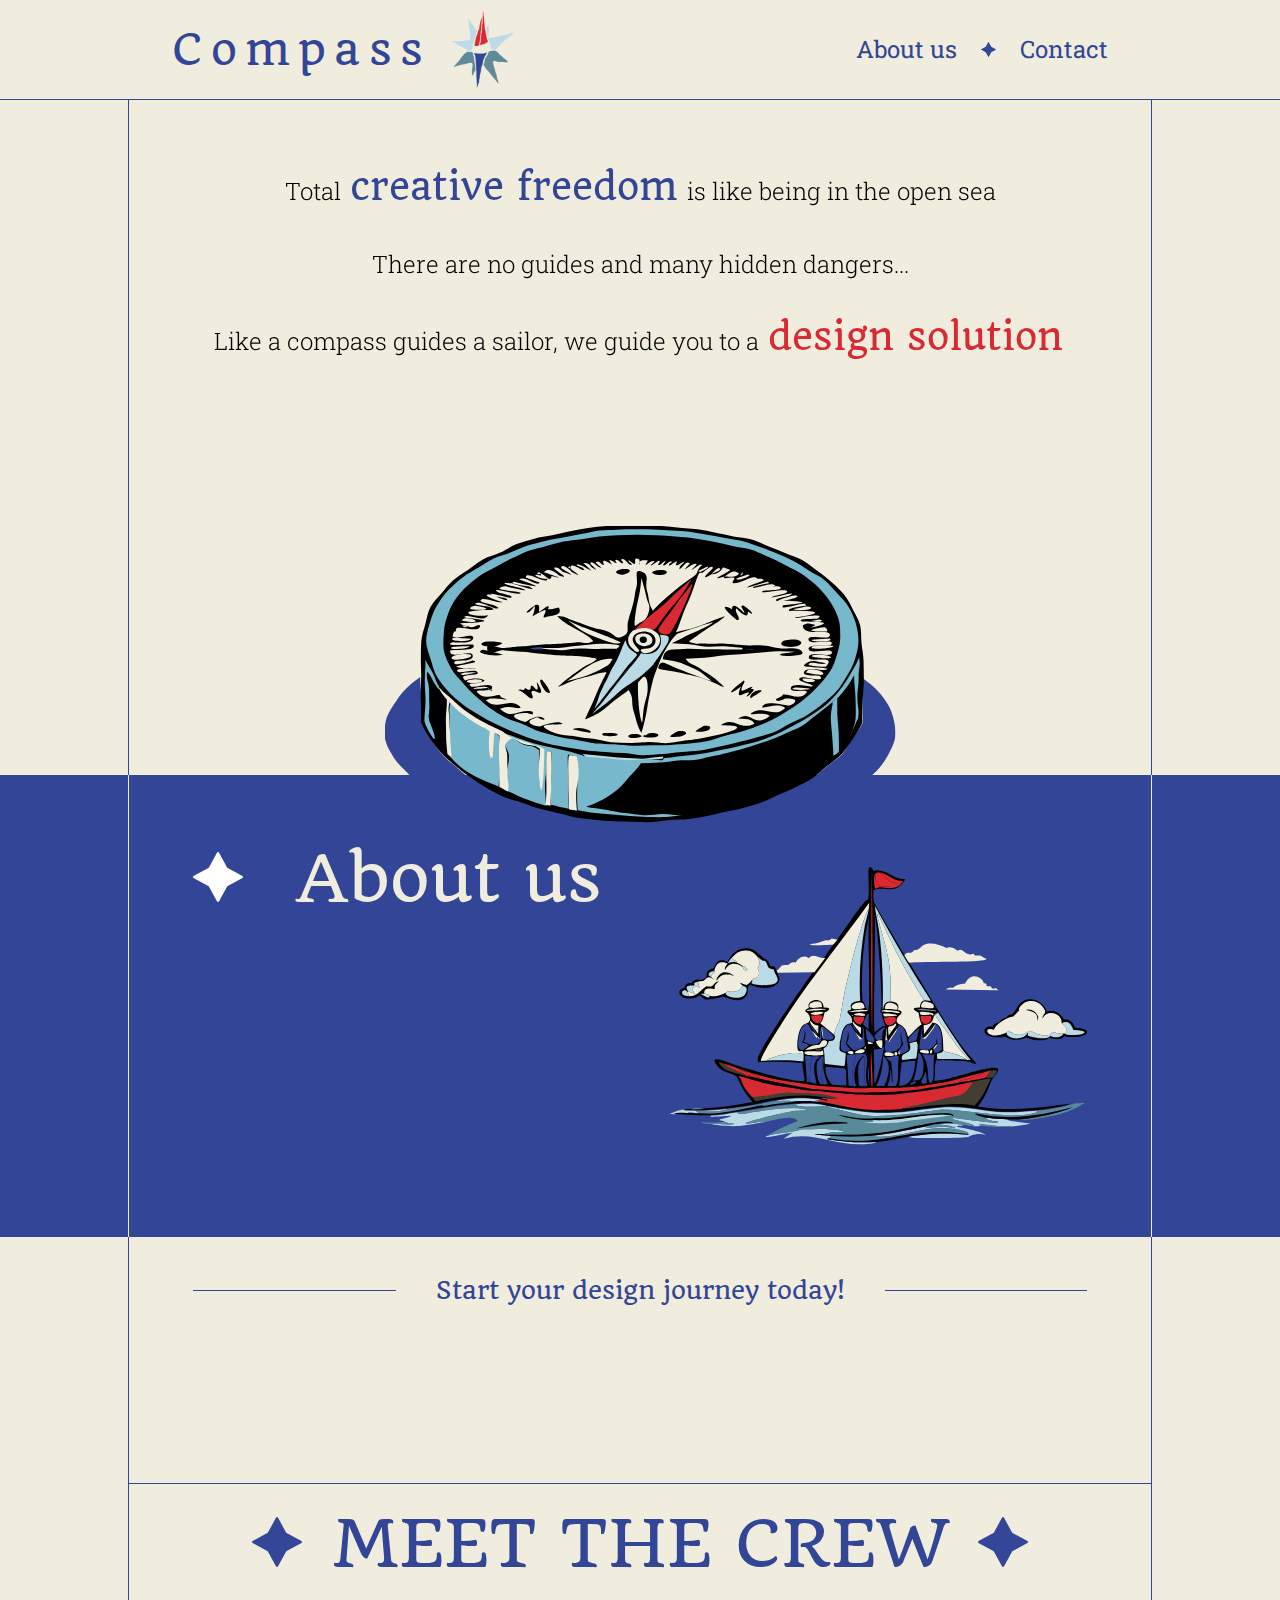
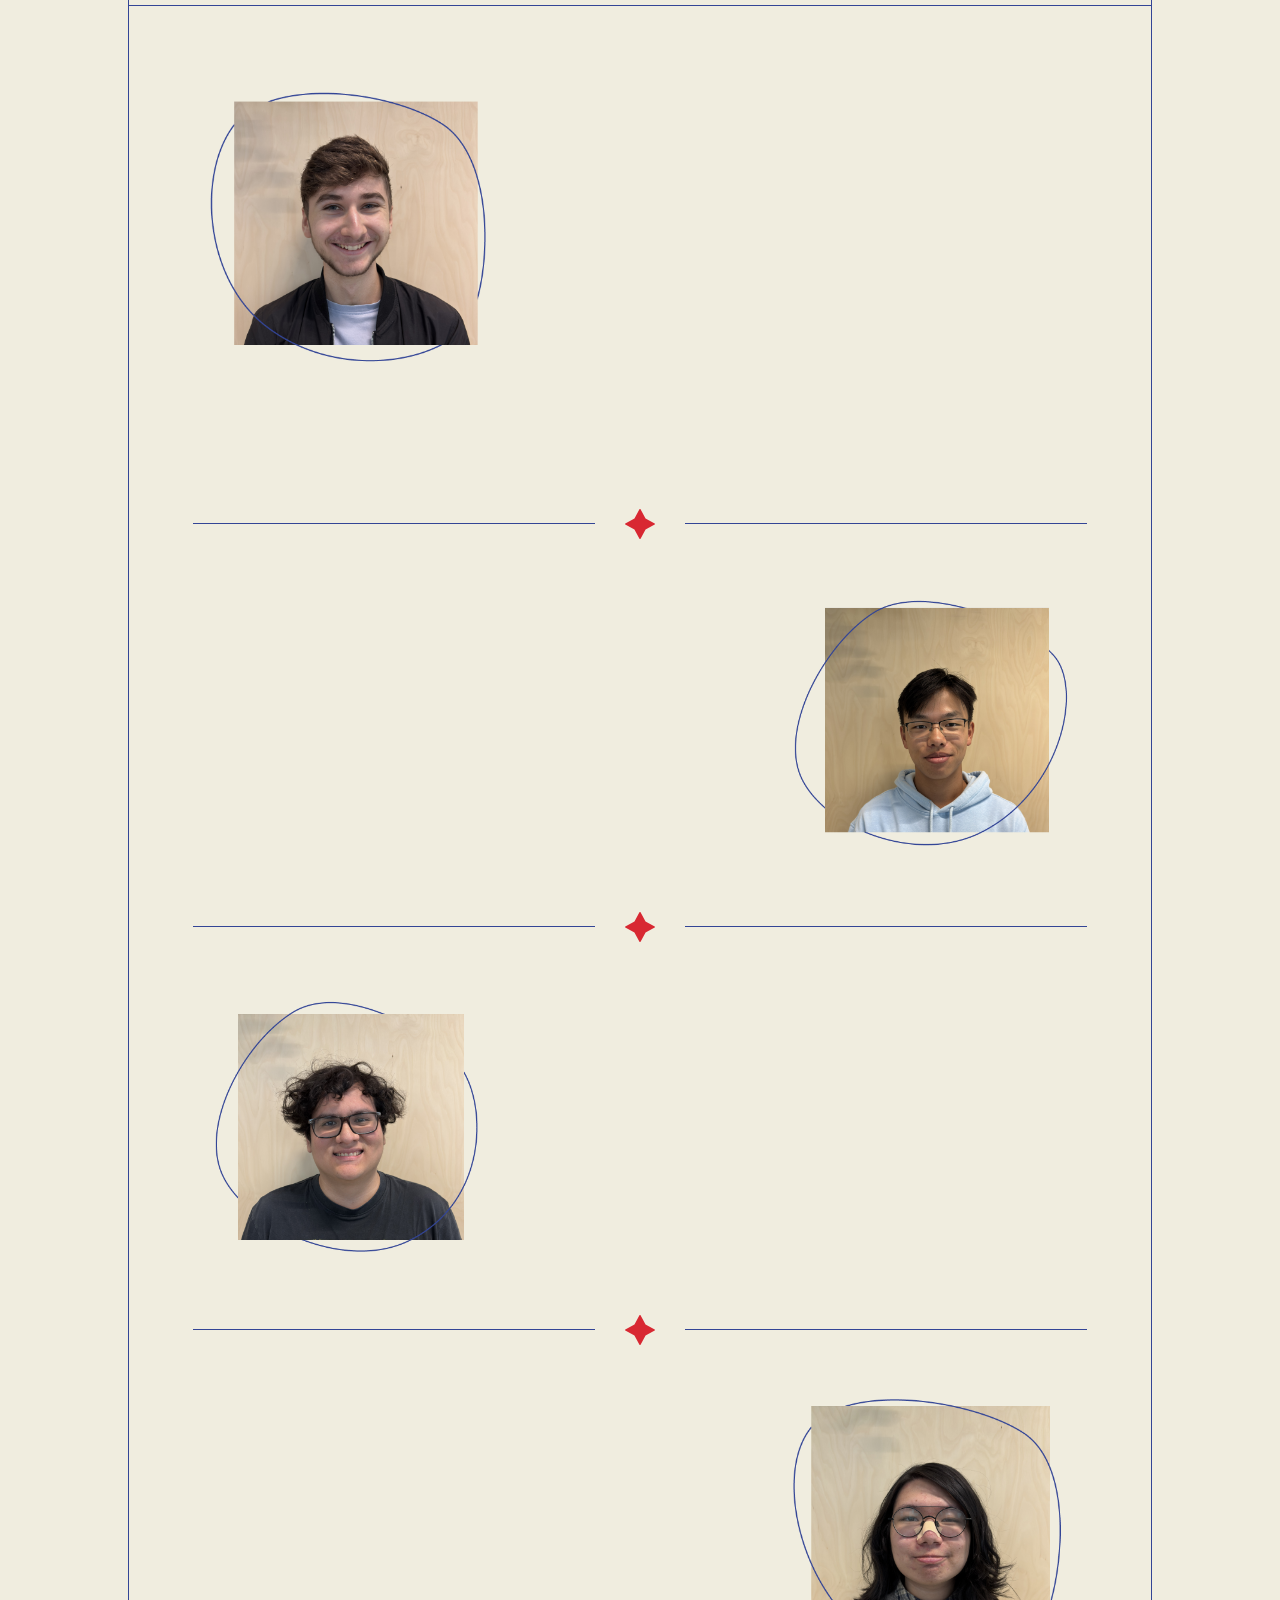
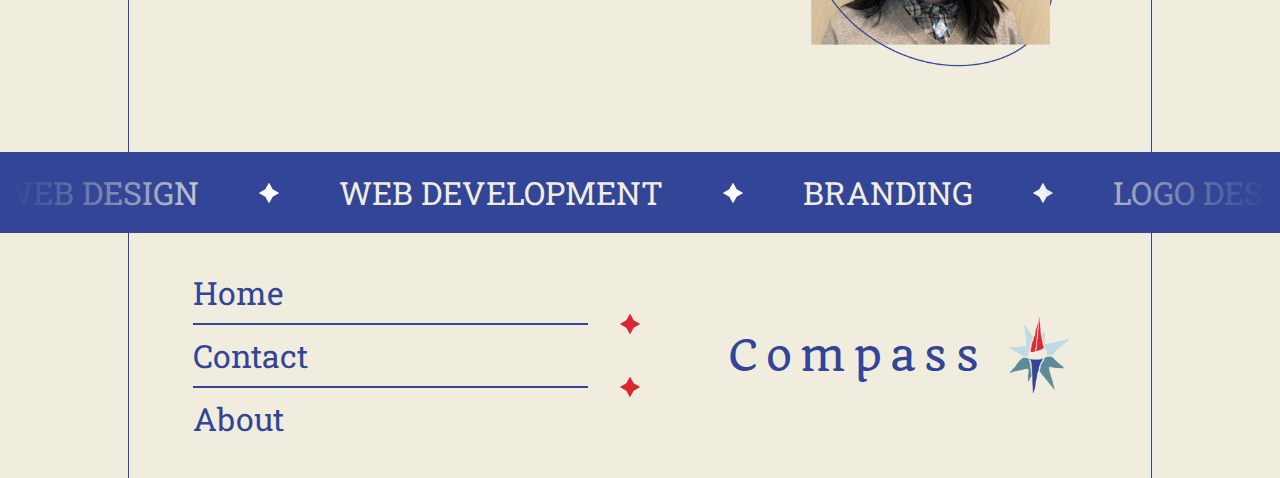
==== commit fe48a7a7: "Merge branch 'main' of https://git.fhict.nl/I503055/compass" ====
--- a/index.html
+++ b/index.html
@@ -1,62 +1,73 @@
 <!DOCTYPE html>
 <html lang="en">
-
-<head>
-	<meta charset="UTF-8" />
-	<meta name="viewport" content="width=device-width, initial-scale=1.0" />
-	<title>Compass | Design Studio</title>
-	<link rel="stylesheet" href="https://unpkg.com/aos@next/dist/aos.css" />
-	<link rel="stylesheet" href="assets/styles/style.css" />
-	<link rel="icon" type="image/x-icon" href="assets/img/logo.png" />
-</head>
-
-<body id="home">
-
-	<!-- header -->
-	<header id="header">
-		<div class="name-logo">
-			<a href="#home">
-				<h1 class="name">Compass</h1>
-				<img src="assets/img/logo.png" alt="Logo" class="logo" />
-			</a>
-		</div>
-		<ul class="navbar">
-			<li>
-				<a href="#about">About us</a>
-				<div class="underline"></div>
-			</li>
-			<li>
-				<img src="assets/img/star.svg" alt="Vector Icon" class="icon" />
-			</li>
-			<li>
-				<a href="#crew">Crew</a>
-				<div class="underline"></div>
-			</li>
-		</ul>
-	</header>
-
-	<!-- hero section -->
-	<div class="main">
-		<section class="hero">
-			<p data-aos="fade-right" data-aos-delay="200" data-aos-duration="1000">
-				Total <span class="big-word blue-txt">creative freedom</span> is like
-				being in the open sea
-			</p>
-			<p data-aos="fade-left" data-aos-delay="400" data-aos-duration="1000">
-				There are no guides and many hidden dangers...
-			</p>
-			<p data-aos="fade-right" data-aos-delay="600" data-aos-duration="1000">
-				Like a compass guides a sailor, we guide you to a
-				<span class="big-word red-txt">design solution</span>
-			</p>
-		</section>
-		<section class="blue-section compass-section">
-			<div class="about">
-				<img src="assets/img/illu-compass.svg" alt="compass" class="compass-img" />
-				<img src="assets/img/hero-arrow-left.svg" alt="arrow" class="left-arrow" />
-				<img src="assets/img/hero-arrow-right.svg" alt="arrow" class="right-arrow" />
-			</div>
-		</section>
+  <head>
+    <meta charset="UTF-8" />
+    <meta name="viewport" content="width=device-width, initial-scale=1.0" />
+    <title>Compass | Design Studio</title>
+    <link rel="stylesheet" href="https://unpkg.com/aos@next/dist/aos.css" />
+    <link rel="stylesheet" href="assets/styles/style.css" />
+    <link rel="icon" type="image/x-icon" href="assets/img/logo.png" />
+  </head>
+
+  <body id="home">
+    <!-- header -->
+    <header id="header">
+      <div class="name-logo">
+        <a href="#home">
+          <h1 class="name">Compass</h1>
+
+          <img src="assets/img/logo.png" alt="Logo" class="logo" />
+        </a>
+      </div>
+      <ul class="navbar">
+        <li>
+          <a href="#about">About us</a>
+          <div class="underline"></div>
+        </li>
+        <li>
+          <img src="assets/img/star.svg" alt="Vector Icon" class="icon" />
+        </li>
+        <li class="contactBtn">
+          <a href="">Contact</a>
+          <div class="underline"></div>
+        </li>
+      </ul>
+    </header>
+
+    <!-- hero section -->
+    <div class="main">
+      <section class="hero">
+        <p data-aos="fade-right" data-aos-delay="200" data-aos-duration="1000">
+          Total <span class="big-word blue-txt">creative freedom</span> is like
+          being in the open sea
+        </p>
+        <p data-aos="fade-left" data-aos-delay="400" data-aos-duration="1000">
+          There are no guides and many hidden dangers...
+        </p>
+        <p data-aos="fade-right" data-aos-delay="600" data-aos-duration="1000">
+          Like a compass guides a sailor, we guide you to a
+          <span class="big-word red-txt">design solution</span>
+        </p>
+      </section>
+      <section class="blue-section compass-section">
+        <div class="about">
+          <img
+            src="assets/img/illu-compass.svg"
+            alt="compass"
+            class="compass-img"
+          />
+          <img
+            src="assets/img/hero-arrow-left.svg"
+            alt="arrow"
+            class="left-arrow"
+          />
+          <img
+            src="assets/img/hero-arrow-right.svg"
+            alt="arrow"
+            class="right-arrow"
+          />
+        </div>
+      </section>
 
 		<!-- about section -->
 		<section class="blue-section">
@@ -66,14 +77,10 @@
 						About us
 					</h1>
 					<p data-aos="fade-right" data-aos-delay="200" data-aos-duration="800">
-						Compass is a freelance company, which specializes in designing and developing projects for
-						clients. We consist of four students who strive to create authentic products with the client's
-						vision at the center of the design.
-					</p>
-					<p data-aos="fade-right" data-aos-delay="400" data-aos-duration="800">
-						The market is always changing, and we are aware of that.
-						Adaptability and flexibility are therefore an important aspect of our workflow. To ensure a
-						hitch free experience we are transparent about our process and opinions.
+						Compass is a recently established design studio based in Eindhoven
+						founded by the four pillars Bjorn, Li-Ming, Matt, and Sergio
+						<br /><br />
+						We deliver professional work, while keeping a casual environment.
 					</p>
 				</div>
 				<div class="about-img">
@@ -86,15 +93,14 @@
 		<section class="top-footer">
 			<div class="footer-par-button">
 				<p class="footer-par">Start your design journey today!</p>
-				<img src="assets/img/set-sail.svg" class="sail-btn contactBtn" alt="CTA button" data-aos="zoom-out"
-					id="crew" />
+				<img src="assets/img/set-sail.svg" class="sail-btn contactBtn" alt="CTA button" data-aos="zoom-out" />
 			</div>
 		</section>
-
-		<!-- team members -->
 		<div class="crew-header">
 			<h1 class="star-behind star-front">Meet the Crew</h1>
 		</div>
+
+		<!-- team members -->
 		<section class="crew">
 			<div class="member-container">
 				<div class="portrait-container">
@@ -118,159 +124,153 @@
 				</div>
 			</div>
 
-			<div class="seperator">
-				<hr />
-				<img src="assets/img/star.svg" alt="Vector Icon" class="icon" />
-				<hr />
-			</div>
-
-			<div class="member-container">
-				<div class="portrait-container">
-					<div class="portrait liming-png"></div>
-				</div>
-				<div class="member" data-aos="fade-right" data-aos-duration="800">
-					<div class="roles">Front-end development</div>
-					<div class="name">Li-Ming</div>
-					<div class="description">
-						Hi I'm Li-Ming Hillman. Front-end-development is a big interest of
-						mine. I love to see my work come to life right in front of me. I
-						also have an interest in video editing and design psychology.
-						Outside of ICT I also enjoy reading books and playing the piano.
-					</div>
-				</div>
-			</div>
-
-			<div class="seperator">
-				<hr />
-				<img src="assets/img/star.svg" alt="Vector Icon" class="icon" />
-				<hr />
-			</div>
+        <div class="seperator">
+          <hr />
+          <img src="assets/img/star.svg" alt="Vector Icon" class="icon" />
+          <hr />
+        </div>
+
+        <div class="member-container">
+          <div class="portrait-container">
+            <div class="portrait liming-png"></div>
+          </div>
+          <div class="member" data-aos="fade-right" data-aos-duration="800">
+            <div class="roles">Front-end development</div>
+            <div class="name">Li-Ming</div>
+            <div class="description">
+              Hi I'm Li-Ming Hillman. Front-end-development is a big interest of
+              mine. I love to see my work come to life right in front of me. I
+              also have an interest in video editing and design psychology.
+              Outside of ICT I also enjoy reading books and playing the piano.
+            </div>
+          </div>
+        </div>
+
+        <div class="seperator">
+          <hr />
+          <img src="assets/img/star.svg" alt="Vector Icon" class="icon" />
+          <hr />
+        </div>
 
 			<div class="member-container">
 				<div class="portrait-container">
 					<div class="portrait sergio-png"></div>
 				</div>
 				<div class="member" data-aos="fade-left" data-aos-duration="800">
-					<div class="roles">
-						UX-research
-						<img src="assets/img/star.svg" alt="Vector Icon" class="icon" />
-						Graphic design
-					</div>
-					<div class="name">Sergio</div>
+					<div class="roles">Role</div>
+					<div class="name">Name</div>
 					<div class="description">
-						Doing research is one of my strongest suits, I treat it like a game where the objective is to
-						find hidden pieces of a puzzle. Besides that, I enjoy designing, editing, and creating engaging
-						Media Products.
-					</div>
-				</div>
-			</div>
-
-			<div class="seperator">
-				<hr />
-				<img src="assets/img/star.svg" alt="Vector Icon" class="icon" />
-				<hr />
-			</div>
+						Lorem ipsum dolor sit amet, consectetur adipiscing elit, sed do
+						eiusmod tempor incididunt ut labore et dolore magna aliqua. Ut
+						enim ad minim veniam, quis nostrud exercitation ullamco laboris
+						nisi ut aliquip ex ea commodo consequat.
+					</div>
+				</div>
+			</div>
+
+        <div class="seperator">
+          <hr />
+          <img src="assets/img/star.svg" alt="Vector Icon" class="icon" />
+          <hr />
+        </div>
 
 			<div class="member-container">
 				<div class="portrait-container">
 					<div class="portrait mattilda-png"></div>
 				</div>
 				<div class="member" data-aos="fade-right" data-aos-duration="800">
-					<div class="roles">
-						Concept artist
-						<img src="assets/img/star.svg" alt="Vector Icon" class="icon" />
-						Graphic design
-					</div>
-					<div class="name">Matilda</div>
+					<div class="roles">Role</div>
+					<div class="name">Name</div>
 					<div class="description">
-						I am Matilda, the team's resident concept artist. My experience mainly lies in graphic design
-						and video editing.
-					</div>
-				</div>
-			</div>
-
+						Lorem ipsum dolor sit amet, consectetur adipiscing elit, sed do
+						eiusmod tempor incididunt ut labore et dolore magna aliqua. Ut
+						enim ad minim veniam, quis nostrud exercitation ullamco laboris
+						nisi ut aliquip ex ea commodo consequat.
+					</div>
+				</div>
+			</div>
 		</section>
 
-		<footer>
-			<!-- marquee -->
-			<section class="blue-section">
-				<div class="marquee">
-					<div class="marquee__content">
-						<ul class="list-inline">
-							<li>Web design</li>
-							<li>
-								<img src="assets/img/star.svg" alt="" class="marquee-icon" />
-							</li>
-							<li>Web development</li>
-							<li>
-								<img src="assets/img/star.svg" alt="" class="marquee-icon" />
-							</li>
-							<li>Branding</li>
-							<li>
-								<img src="assets/img/star.svg" alt="" class="marquee-icon" />
-							</li>
-							<li>Logo design</li>
-							<li>
-								<img src="assets/img/star.svg" alt="" class="marquee-icon" />
-							</li>
-						</ul>
-						<ul class="list-inline">
-							<li>Web design</li>
-							<li>
-								<img src="assets/img/star.svg" alt="" class="marquee-icon" />
-							</li>
-							<li>Web development</li>
-							<li>
-								<img src="assets/img/star.svg" alt="" class="marquee-icon" />
-							</li>
-							<li>Branding</li>
-							<li>
-								<img src="assets/img/star.svg" alt="" class="marquee-icon" />
-							</li>
-							<li>Logo design</li>
-							<li>
-								<img src="assets/img/star.svg" alt="" class="marquee-icon" />
-							</li>
-						</ul>
-						<ul class="list-inline">
-							<li>Web design</li>
-							<li>
-								<img src="assets/img/star.svg" alt="" class="marquee-icon" />
-							</li>
-							<li>Web development</li>
-							<li>
-								<img src="assets/img/star.svg" alt="" class="marquee-icon" />
-							</li>
-							<li>Branding</li>
-							<li>
-								<img src="assets/img/star.svg" alt="" class="marquee-icon" />
-							</li>
-							<li>Logo design</li>
-							<li>
-								<img src="assets/img/star.svg" alt="" class="marquee-icon" />
-							</li>
-						</ul>
-						<ul class="list-inline">
-							<li>Web design</li>
-							<li>
-								<img src="assets/img/star.svg" alt="" class="marquee-icon" />
-							</li>
-							<li>Web development</li>
-							<li>
-								<img src="assets/img/star.svg" alt="" class="marquee-icon" />
-							</li>
-							<li>Branding</li>
-							<li>
-								<img src="assets/img/star.svg" alt="" class="marquee-icon" />
-							</li>
-							<li>Logo design</li>
-							<li>
-								<img src="assets/img/star.svg" alt="" class="marquee-icon" />
-							</li>
-						</ul>
-					</div>
-				</div>
-			</section>
+      <footer>
+        <!-- marquee -->
+        <section class="blue-section">
+          <div class="marquee">
+            <div class="marquee__content">
+              <ul class="list-inline">
+                <li>Web design</li>
+                <li>
+                  <img src="assets/img/star.svg" alt="" class="marquee-icon" />
+                </li>
+                <li>Web development</li>
+                <li>
+                  <img src="assets/img/star.svg" alt="" class="marquee-icon" />
+                </li>
+                <li>Branding</li>
+                <li>
+                  <img src="assets/img/star.svg" alt="" class="marquee-icon" />
+                </li>
+                <li>Logo design</li>
+                <li>
+                  <img src="assets/img/star.svg" alt="" class="marquee-icon" />
+                </li>
+              </ul>
+              <ul class="list-inline">
+                <li>Web design</li>
+                <li>
+                  <img src="assets/img/star.svg" alt="" class="marquee-icon" />
+                </li>
+                <li>Web development</li>
+                <li>
+                  <img src="assets/img/star.svg" alt="" class="marquee-icon" />
+                </li>
+                <li>Branding</li>
+                <li>
+                  <img src="assets/img/star.svg" alt="" class="marquee-icon" />
+                </li>
+                <li>Logo design</li>
+                <li>
+                  <img src="assets/img/star.svg" alt="" class="marquee-icon" />
+                </li>
+              </ul>
+              <ul class="list-inline">
+                <li>Web design</li>
+                <li>
+                  <img src="assets/img/star.svg" alt="" class="marquee-icon" />
+                </li>
+                <li>Web development</li>
+                <li>
+                  <img src="assets/img/star.svg" alt="" class="marquee-icon" />
+                </li>
+                <li>Branding</li>
+                <li>
+                  <img src="assets/img/star.svg" alt="" class="marquee-icon" />
+                </li>
+                <li>Logo design</li>
+                <li>
+                  <img src="assets/img/star.svg" alt="" class="marquee-icon" />
+                </li>
+              </ul>
+              <ul class="list-inline">
+                <li>Web design</li>
+                <li>
+                  <img src="assets/img/star.svg" alt="" class="marquee-icon" />
+                </li>
+                <li>Web development</li>
+                <li>
+                  <img src="assets/img/star.svg" alt="" class="marquee-icon" />
+                </li>
+                <li>Branding</li>
+                <li>
+                  <img src="assets/img/star.svg" alt="" class="marquee-icon" />
+                </li>
+                <li>Logo design</li>
+                <li>
+                  <img src="assets/img/star.svg" alt="" class="marquee-icon" />
+                </li>
+              </ul>
+            </div>
+          </div>
+        </section>
 
 			<!-- footer -->
 			<section class="bottom-footer">
@@ -283,16 +283,15 @@
 							<hr />
 							<img class="footer-icons red" src="assets/img/star.svg" alt="" />
 						</li>
-						<li>
-							<a href="#about">About</a>
+						<li class="contactBtn">
+							<a href="">Contact</a>
 						</li>
 						<li>
 							<hr />
 							<img class="footer-icons red" src="assets/img/star.svg" alt="" />
 						</li>
-
 						<li>
-							<a href="#crew">Crew</a>
+							<a href="#about">About</a>
 						</li>
 					</ul>
 					<div class="name-logo grid-end">
@@ -306,14 +305,12 @@
 		</footer>
 	</div>
 
-	<!-- animate on scroll library -->
-	<script src="https://unpkg.com/aos@next/dist/aos.js"></script>
-	<script>
-		AOS.init();
-	</script>
-
-</body>
-
-<script src="assets/javascript/javascript.js" defer></script>
-
-</html>+    <!-- animate on scroll library -->
+    <script src="https://unpkg.com/aos@next/dist/aos.js"></script>
+    <script>
+      AOS.init();
+    </script>
+  </body>
+
+  <script src="assets/javascript/javascript.js" defer></script>
+</html>
